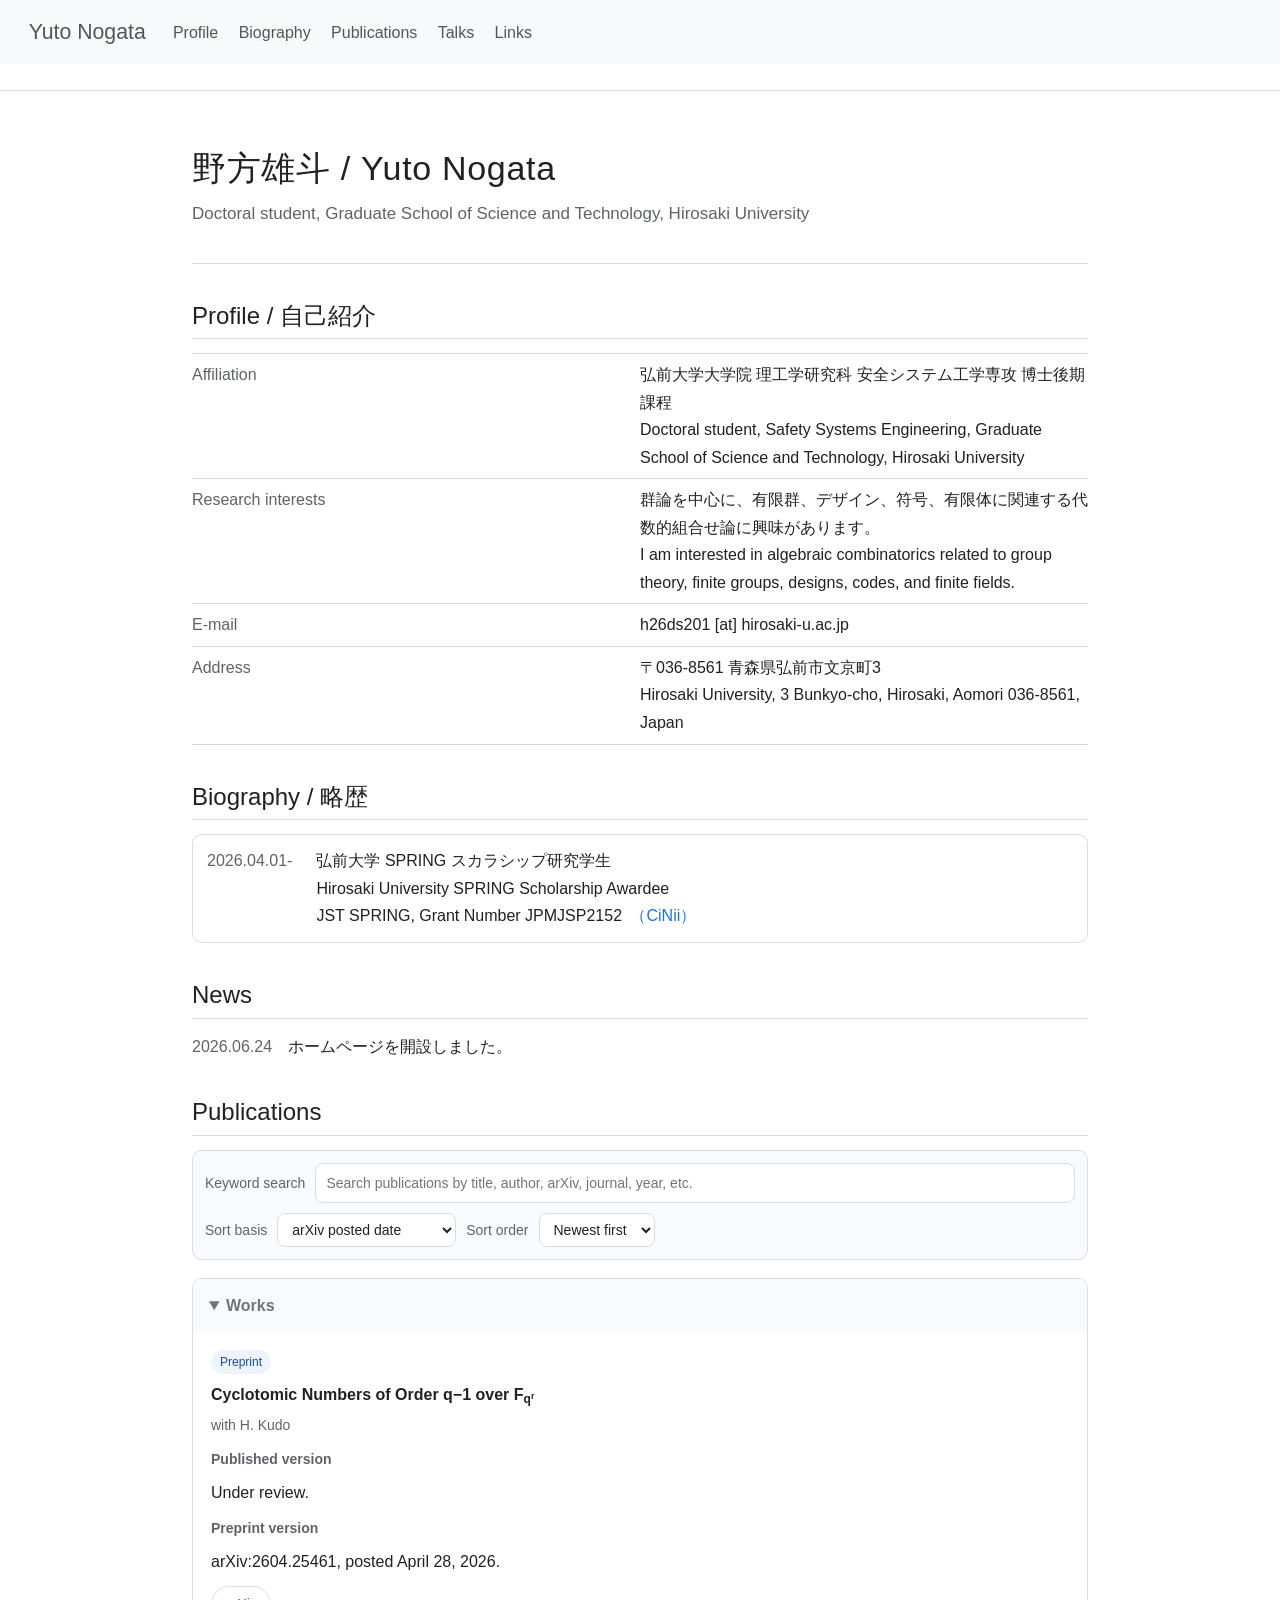
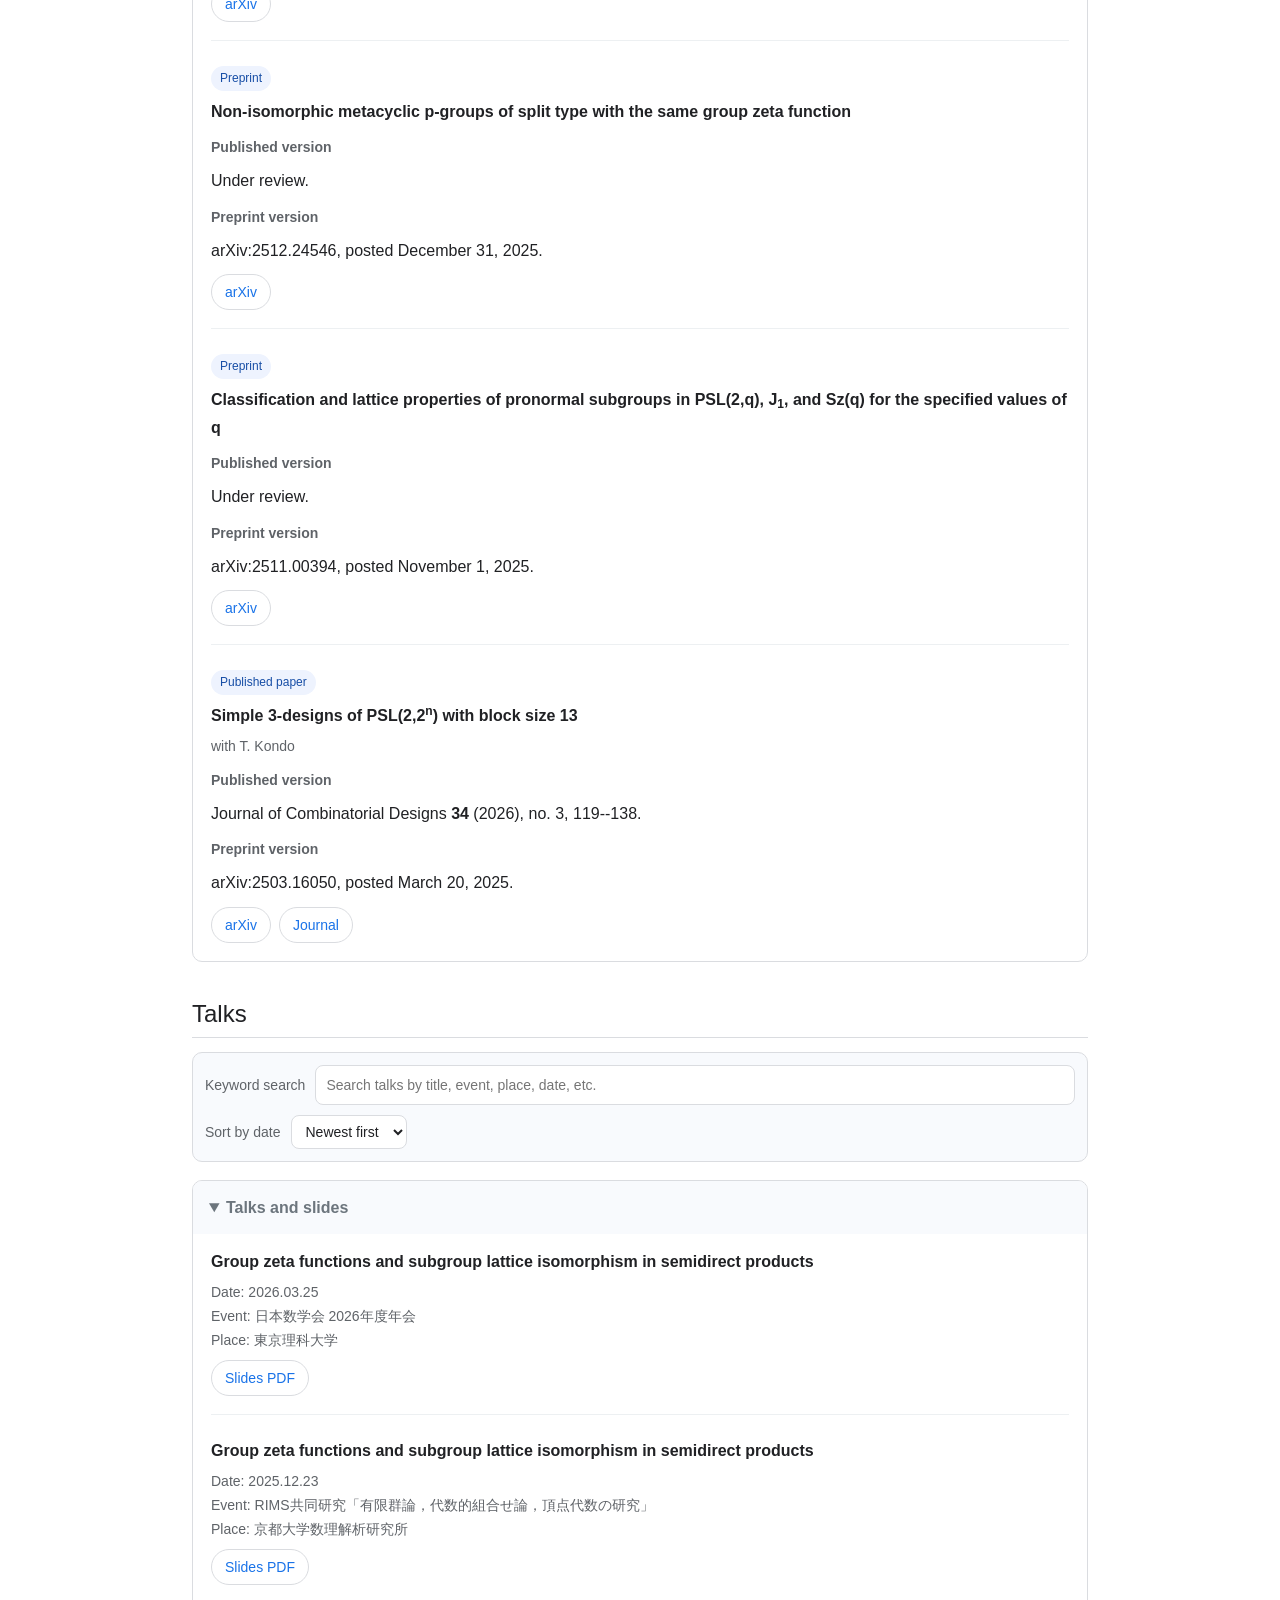
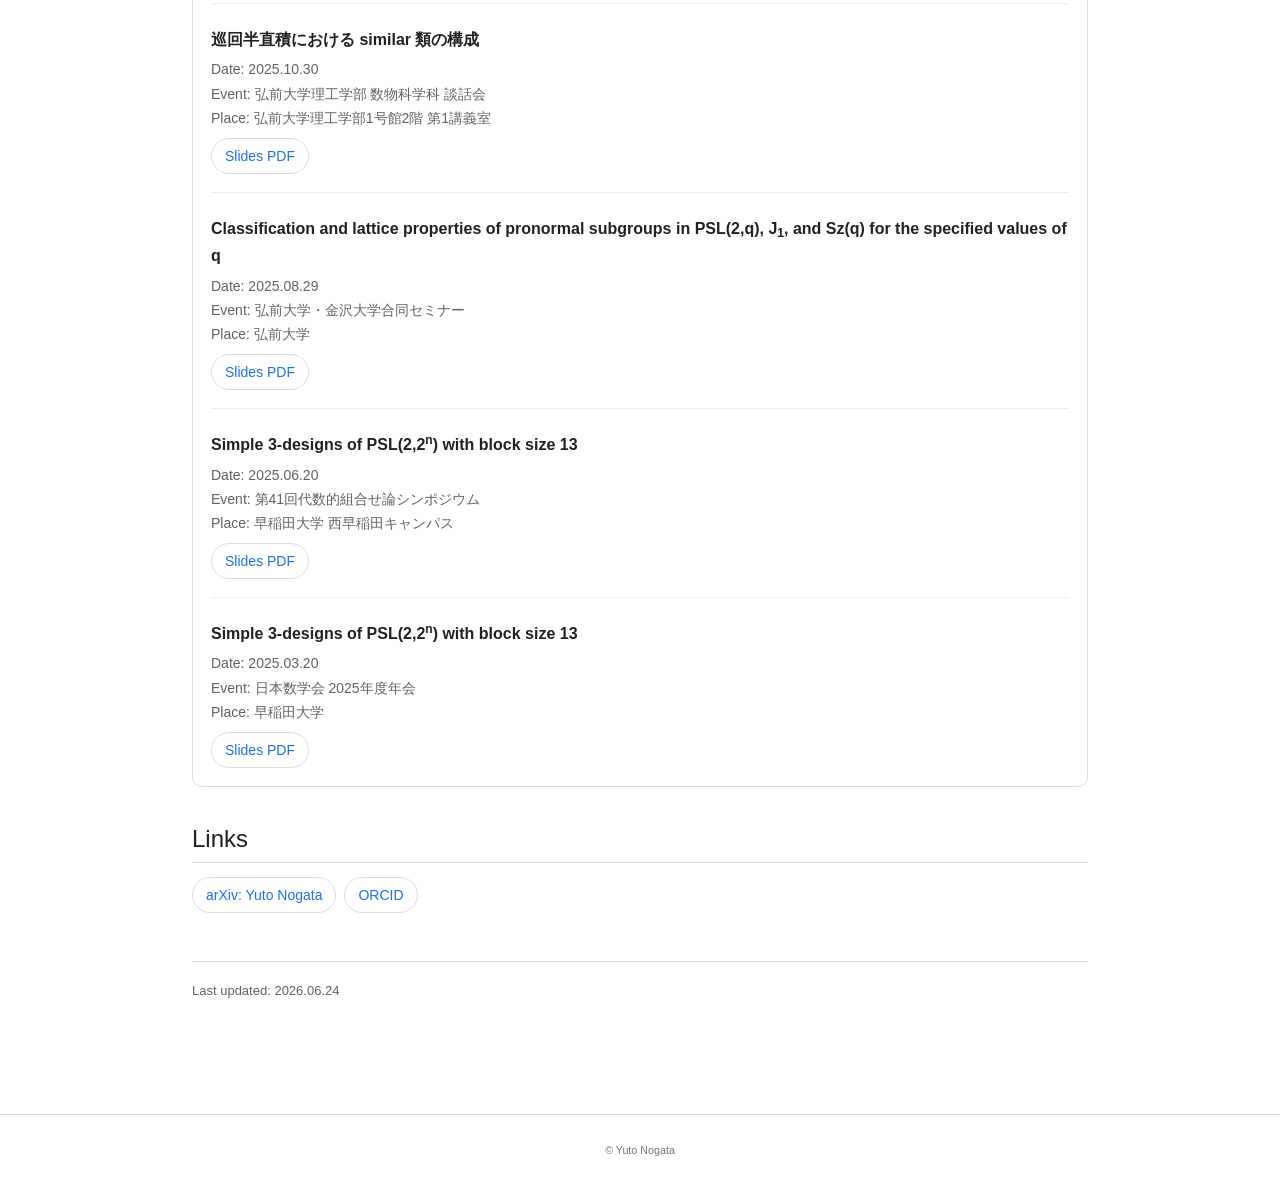
==== docs/index.html @ 6c0665a6 "Create academic website" ====
<!DOCTYPE html>
<html xmlns="http://www.w3.org/1999/xhtml" lang="en" xml:lang="en"><head>

<meta charset="utf-8">
<meta name="generator" content="quarto-1.9.37">

<meta name="viewport" content="width=device-width, initial-scale=1.0, user-scalable=yes">

<meta name="description" content="Personal academic website of Yuto Nogata.">

<title>野方雄斗 / Yuto Nogata – Yuto Nogata</title>
<style>
/* Default styles provided by pandoc.
** See https://pandoc.org/MANUAL.html#variables-for-html for config info.
*/
code{white-space: pre-wrap;}
span.smallcaps{font-variant: small-caps;}
div.columns{display: flex; gap: min(4vw, 1.5em);}
div.column{flex: auto; overflow-x: auto;}
div.hanging-indent{margin-left: 1.5em; text-indent: -1.5em;}
ul.task-list{list-style: none;}
ul.task-list li input[type="checkbox"] {
  width: 0.8em;
  margin: 0 0.8em 0.2em -1em; /* quarto-specific, see https://github.com/quarto-dev/quarto-cli/issues/4556 */ 
  vertical-align: middle;
}
</style>


<script src="site_libs/quarto-nav/quarto-nav.js"></script>
<script src="site_libs/quarto-nav/headroom.min.js"></script>
<script src="site_libs/clipboard/clipboard.min.js"></script>
<script src="site_libs/quarto-search/autocomplete.umd.js"></script>
<script src="site_libs/quarto-search/fuse.min.js"></script>
<script src="site_libs/quarto-search/quarto-search.js"></script>
<meta name="quarto:offset" content="./">
<script src="site_libs/quarto-html/quarto.js" type="module"></script>
<script src="site_libs/quarto-html/tabsets/tabsets.js" type="module"></script>
<script src="site_libs/quarto-html/popper.min.js"></script>
<script src="site_libs/quarto-html/tippy.umd.min.js"></script>
<script src="site_libs/quarto-html/anchor.min.js"></script>
<link href="site_libs/quarto-html/tippy.css" rel="stylesheet">
<link href="site_libs/quarto-html/quarto-syntax-highlighting-7f8f88aac4f3542376d5c11b86a4c14d.css" rel="stylesheet" id="quarto-text-highlighting-styles">
<script src="site_libs/bootstrap/bootstrap.min.js"></script>
<link href="site_libs/bootstrap/bootstrap-icons.css" rel="stylesheet">
<link href="site_libs/bootstrap/bootstrap-e1e7306de65e9512efc87973bee8d281.min.css" rel="stylesheet" append-hash="true" id="quarto-bootstrap" data-mode="light">
<script id="quarto-search-options" type="application/json">{
  "location": "navbar",
  "copy-button": false,
  "collapse-after": 3,
  "panel-placement": "end",
  "type": "overlay",
  "limit": 50,
  "keyboard-shortcut": [
    "f",
    "/",
    "s"
  ],
  "show-item-context": false,
  "language": {
    "search-no-results-text": "No results",
    "search-matching-documents-text": "matching documents",
    "search-copy-link-title": "Copy link to search",
    "search-hide-matches-text": "Hide additional matches",
    "search-more-match-text": "more match in this document",
    "search-more-matches-text": "more matches in this document",
    "search-clear-button-title": "Clear",
    "search-text-placeholder": "",
    "search-detached-cancel-button-title": "Cancel",
    "search-submit-button-title": "Submit",
    "search-label": "Search"
  }
}</script>


<link rel="stylesheet" href="styles.css">
</head>

<body class="nav-fixed quarto-light">

<div id="quarto-search-results"></div>
  <header id="quarto-header" class="headroom fixed-top">
    <nav class="navbar navbar-expand-lg " data-bs-theme="dark">
      <div class="navbar-container container-fluid">
      <div class="navbar-brand-container mx-auto">
    <a class="navbar-brand" href="./index.html">
    <span class="navbar-title">Yuto Nogata</span>
    </a>
  </div>
          <button class="navbar-toggler" type="button" data-bs-toggle="collapse" data-bs-target="#navbarCollapse" aria-controls="navbarCollapse" role="menu" aria-expanded="false" aria-label="Toggle navigation" onclick="if (window.quartoToggleHeadroom) { window.quartoToggleHeadroom(); }">
  <span class="navbar-toggler-icon"></span>
</button>
          <div class="collapse navbar-collapse" id="navbarCollapse">
            <ul class="navbar-nav navbar-nav-scroll me-auto">
  <li class="nav-item">
    <a class="nav-link" href="./index.html#profile"> 
<span class="menu-text">Profile</span></a>
  </li>  
  <li class="nav-item">
    <a class="nav-link" href="./index.html#biography"> 
<span class="menu-text">Biography</span></a>
  </li>  
  <li class="nav-item">
    <a class="nav-link" href="./index.html#publications"> 
<span class="menu-text">Publications</span></a>
  </li>  
  <li class="nav-item">
    <a class="nav-link" href="./index.html#talks"> 
<span class="menu-text">Talks</span></a>
  </li>  
  <li class="nav-item">
    <a class="nav-link" href="./index.html#links"> 
<span class="menu-text">Links</span></a>
  </li>  
</ul>
          </div> <!-- /navcollapse -->
            <div class="quarto-navbar-tools">
</div>
      </div> <!-- /container-fluid -->
    </nav>
</header>
<!-- content -->
<div id="quarto-content" class="quarto-container page-columns page-rows-contents page-layout-full page-navbar">
<!-- sidebar -->
<!-- margin-sidebar -->
    
<!-- main -->
<main class="content column-page" id="quarto-document-content">

<header id="title-block-header" class="quarto-title-block default">
<div class="quarto-title">
<h1 class="title">野方雄斗 / Yuto Nogata</h1>
</div>

<div>
  <div class="description">
    Personal academic website of Yuto Nogata.
  </div>
</div>


<div class="quarto-title-meta column-page">

    
  
    
  </div>
  


</header>


<div class="page">
  <header id="home">
    <h1>野方雄斗 / Yuto Nogata</h1>
    <p class="subtitle lead">
      Doctoral student, Graduate School of Science and Technology, Hirosaki University
    </p>
  </header>

  <section id="profile">
    <h2 class="anchored">Profile / 自己紹介</h2>

    
<table class="profile-table caption-top table">
<colgroup>
<col style="width: 50%">
<col style="width: 50%">
</colgroup>
<tbody>
<tr class="odd">
<th data-quarto-table-cell-role="th">Affiliation</th>
<td>弘前大学大学院 理工学研究科 安全システム工学専攻 博士後期課程<br>
Doctoral student, Safety Systems Engineering, Graduate School of Science and Technology, Hirosaki University</td>
</tr>
<tr class="even">
<th data-quarto-table-cell-role="th">Research interests</th>
<td>群論を中心に、有限群、デザイン、符号、有限体に関連する代数的組合せ論に興味があります。<br>
I am interested in algebraic combinatorics related to group theory, finite groups, designs, codes, and finite fields.</td>
</tr>
<tr class="odd">
<th data-quarto-table-cell-role="th">E-mail</th>
<td>h26ds201 [at] hirosaki-u.ac.jp</td>
</tr>
<tr class="even">
<th data-quarto-table-cell-role="th">Address</th>
<td>〒036-8561 青森県弘前市文京町3<br>
Hirosaki University, 3 Bunkyo-cho, Hirosaki, Aomori 036-8561, Japan</td>
</tr>
</tbody>
</table>

  </section>

  <section id="biography">
    <h2 class="anchored">Biography / 略歴</h2>

    <div class="bio-list">
      <div class="bio-item">
        <span class="bio-date">2026.04.01-</span>
        弘前大学 SPRING スカラシップ研究学生<br>
        <span class="bio-date"></span>
        Hirosaki University SPRING Scholarship Awardee<br>
        <span class="bio-date"></span>
        JST SPRING, Grant Number JPMJSP2152
        <a class="inline-link" href="https://cir.nii.ac.jp/crid/1860587273567001985" target="_blank" rel="noopener">（CiNii）</a>
      </div>
    </div>
  </section>

  <section id="news">
    <h2 class="anchored">News</h2>
    <ul class="news-list">
      <li><span class="date">2026.06.24</span>ホームページを開設しました。</li>
    </ul>
  </section>

  <section id="publications">
    <h2 class="anchored">Publications</h2>

    <div class="controls">
      <div class="control-row">
        <div class="control-group search-group">
          <label for="pub-search">Keyword search</label>
          <input id="pub-search" type="search" placeholder="Search publications by title, author, arXiv, journal, year, etc.">
        </div>
      </div>

      <div class="control-row">
        <div class="control-group">
          <label for="pub-basis">Sort basis</label>
          <select id="pub-basis">
            <option value="arxiv" selected="">arXiv posted date</option>
            <option value="paper">Published version first</option>
          </select>
        </div>

        <div class="control-group">
          <label for="pub-sort">Sort order</label>
          <select id="pub-sort">
            <option value="desc" selected="">Newest first</option>
            <option value="asc">Oldest first</option>
          </select>
        </div>
      </div>
    </div>

    <details open="">
      <summary>Works</summary>
      <div class="details-body">
        <div id="publication-list">

          <div class="entry publication-entry" data-arxiv-date="2026-04-28" data-paper-date="" data-paper-status="under-review">
            <div class="entry-label">Preprint</div>
            <div class="entry-title">
              Cyclotomic Numbers of Order q−1 over F<sub>q<sup>r</sup></sub>
            </div>
            <div class="entry-meta">
              with H. Kudo
            </div>

            <div class="version-block">
              <div class="version-title">Published version</div>
              <p>Under review.</p>
            </div>

            <div class="version-block">
              <div class="version-title">Preprint version</div>
              <p>arXiv:2604.25461, posted April 28, 2026.</p>
            </div>

            <div class="links">
              <a class="button" href="https://arxiv.org/abs/2604.25461" target="_blank" rel="noopener">arXiv</a>
            </div>
          </div>

          <div class="entry publication-entry" data-arxiv-date="2025-12-31" data-paper-date="" data-paper-status="under-review">
            <div class="entry-label">Preprint</div>
            <div class="entry-title">
              Non-isomorphic metacyclic p-groups of split type with the same group zeta function
            </div>

            <div class="version-block">
              <div class="version-title">Published version</div>
              <p>Under review.</p>
            </div>

            <div class="version-block">
              <div class="version-title">Preprint version</div>
              <p>arXiv:2512.24546, posted December 31, 2025.</p>
            </div>

            <div class="links">
              <a class="button" href="https://arxiv.org/abs/2512.24546" target="_blank" rel="noopener">arXiv</a>
            </div>
          </div>

          <div class="entry publication-entry" data-arxiv-date="2025-11-01" data-paper-date="" data-paper-status="under-review">
            <div class="entry-label">Preprint</div>
            <div class="entry-title">
              Classification and lattice properties of pronormal subgroups in PSL(2,q), J<sub>1</sub>, and Sz(q) for the specified values of q
            </div>

            <div class="version-block">
              <div class="version-title">Published version</div>
              <p>Under review.</p>
            </div>

            <div class="version-block">
              <div class="version-title">Preprint version</div>
              <p>arXiv:2511.00394, posted November 1, 2025.</p>
            </div>

            <div class="links">
              <a class="button" href="https://arxiv.org/abs/2511.00394" target="_blank" rel="noopener">arXiv</a>
            </div>
          </div>

          <div class="entry publication-entry" data-arxiv-date="2025-03-20" data-paper-date="2026-03-01" data-paper-status="published">
            <div class="entry-label">Published paper</div>
            <div class="entry-title">
              Simple 3-designs of PSL(2,2<sup>n</sup>) with block size 13
            </div>
            <div class="entry-meta">
              with T. Kondo
            </div>

            <div class="version-block">
              <div class="version-title">Published version</div>
              <p>
                Journal of Combinatorial Designs <strong>34</strong> (2026), no. 3, 119--138.
              </p>
            </div>

            <div class="version-block">
              <div class="version-title">Preprint version</div>
              <p>
                arXiv:2503.16050, posted March 20, 2025.
              </p>
            </div>

            <div class="links">
              <a class="button" href="https://arxiv.org/abs/2503.16050" target="_blank" rel="noopener">arXiv</a>
              <a class="button" href="https://doi.org/10.1002/jcd.22015" target="_blank" rel="noopener">Journal</a>
            </div>
          </div>

        </div>

        <div id="pub-no-results" class="no-results">
          No matching publications were found.
        </div>
      </div>
    </details>
  </section>

  <section id="talks">
    <h2 class="anchored">Talks</h2>

    <div class="controls">
      <div class="control-row">
        <div class="control-group search-group">
          <label for="talk-search">Keyword search</label>
          <input id="talk-search" type="search" placeholder="Search talks by title, event, place, date, etc.">
        </div>
      </div>

      <div class="control-row">
        <div class="control-group">
          <label for="talk-sort">Sort by date</label>
          <select id="talk-sort">
            <option value="desc" selected="">Newest first</option>
            <option value="asc">Oldest first</option>
          </select>
        </div>
      </div>
    </div>

    <details open="">
      <summary>Talks and slides</summary>
      <div class="details-body">
        <div id="talk-list">

          <div class="entry talk-entry" data-date="2026-03-25">
            <div class="entry-title">
              Group zeta functions and subgroup lattice isomorphism in semidirect products
            </div>
            <div class="entry-meta">
              Date: 2026.03.25<br>
              Event: 日本数学会 2026年度年会<br>
              Place: 東京理科大学
            </div>
            <div class="links">
              <a class="button" href="https://drive.google.com/file/d/1ZlWr0A1enyCSnzU7_Emn1y8-ma90mIKY/view?usp=drive_link" target="_blank" rel="noopener">Slides PDF</a>
            </div>
          </div>

          <div class="entry talk-entry" data-date="2025-12-23">
            <div class="entry-title">
              Group zeta functions and subgroup lattice isomorphism in semidirect products
            </div>
            <div class="entry-meta">
              Date: 2025.12.23<br>
              Event: RIMS共同研究「有限群論，代数的組合せ論，頂点代数の研究」<br>
              Place: 京都大学数理解析研究所
            </div>
            <div class="links">
              <a class="button" href="https://drive.google.com/file/d/14IVfqZM0mNBAOg7VyYWavzATDgMq6eli/view?usp=drive_link" target="_blank" rel="noopener">Slides PDF</a>
            </div>
          </div>

          <div class="entry talk-entry" data-date="2025-10-30">
            <div class="entry-title">
              巡回半直積における similar 類の構成
            </div>
            <div class="entry-meta">
              Date: 2025.10.30<br>
              Event: 弘前大学理工学部 数物科学科 談話会<br>
              Place: 弘前大学理工学部1号館2階 第1講義室
            </div>
            <div class="links">
              <a class="button" href="https://drive.google.com/file/d/1Xw5sbDbltA3CZ4gvMrwbLBZQH583n-cx/view?usp=drive_link" target="_blank" rel="noopener">Slides PDF</a>
            </div>
          </div>

          <div class="entry talk-entry" data-date="2025-08-29">
            <div class="entry-title">
              Classification and lattice properties of pronormal subgroups in PSL(2,q), J<sub>1</sub>, and Sz(q) for the specified values of q
            </div>
            <div class="entry-meta">
              Date: 2025.08.29<br>
              Event: 弘前大学・金沢大学合同セミナー<br>
              Place: 弘前大学
            </div>
            <div class="links">
              <a class="button" href="https://drive.google.com/file/d/18Y7dCRkANl1ARBW3S_gpbF3fxHnJtNe9/view?usp=drive_link" target="_blank" rel="noopener">Slides PDF</a>
            </div>
          </div>

          <div class="entry talk-entry" data-date="2025-06-20">
            <div class="entry-title">
              Simple 3-designs of PSL(2,2<sup>n</sup>) with block size 13
            </div>
            <div class="entry-meta">
              Date: 2025.06.20<br>
              Event: 第41回代数的組合せ論シンポジウム<br>
              Place: 早稲田大学 西早稲田キャンパス
            </div>
            <div class="links">
              <a class="button" href="https://drive.google.com/file/d/11lLP874fAahGFan-s_jCopatMmtgzzlU/view?usp=drive_link" target="_blank" rel="noopener">Slides PDF</a>
            </div>
          </div>

          <div class="entry talk-entry" data-date="2025-03-20">
            <div class="entry-title">
              Simple 3-designs of PSL(2,2<sup>n</sup>) with block size 13
            </div>
            <div class="entry-meta">
              Date: 2025.03.20<br>
              Event: 日本数学会 2025年度年会<br>
              Place: 早稲田大学
            </div>
            <div class="links">
              <a class="button" href="https://drive.google.com/file/d/1XzrUSHfBVubRJwOsd39JR3pTLGxRkjbM/view?usp=drive_link" target="_blank" rel="noopener">Slides PDF</a>
            </div>
          </div>

        </div>

        <div id="talk-no-results" class="no-results">
          No matching talks were found.
        </div>
      </div>
    </details>
  </section>

  <section id="links">
    <h2 class="anchored">Links</h2>
    <div class="links">
      <a class="button" href="https://arxiv.org/search/?query=Yuto+Nogata&amp;searchtype=author&amp;abstracts=show&amp;order=-announced_date_first&amp;size=50" target="_blank" rel="noopener">arXiv: Yuto Nogata</a>
      <a class="button" href="https://orcid.org/0009-0004-3781-7839" target="_blank" rel="noopener">ORCID</a>
    </div>
  </section>

  <footer>
    Last updated: 2026.06.24
  </footer>
</div>

<script src="site.js"></script>



</main> <!-- /main -->
<script id="quarto-html-after-body" type="application/javascript">
  window.document.addEventListener("DOMContentLoaded", function (event) {
    const icon = "";
    const anchorJS = new window.AnchorJS();
    anchorJS.options = {
      placement: 'right',
      icon: icon
    };
    anchorJS.add('.anchored');
    const isCodeAnnotation = (el) => {
      for (const clz of el.classList) {
        if (clz.startsWith('code-annotation-')) {                     
          return true;
        }
      }
      return false;
    }
    const onCopySuccess = function(e) {
      // button target
      const button = e.trigger;
      // don't keep focus
      button.blur();
      // flash "checked"
      button.classList.add('code-copy-button-checked');
      var currentTitle = button.getAttribute("title");
      button.setAttribute("title", "Copied!");
      let tooltip;
      if (window.bootstrap) {
        button.setAttribute("data-bs-toggle", "tooltip");
        button.setAttribute("data-bs-placement", "left");
        button.setAttribute("data-bs-title", "Copied!");
        tooltip = new bootstrap.Tooltip(button, 
          { trigger: "manual", 
            customClass: "code-copy-button-tooltip",
            offset: [0, -8]});
        tooltip.show();    
      }
      setTimeout(function() {
        if (tooltip) {
          tooltip.hide();
          button.removeAttribute("data-bs-title");
          button.removeAttribute("data-bs-toggle");
          button.removeAttribute("data-bs-placement");
        }
        button.setAttribute("title", currentTitle);
        button.classList.remove('code-copy-button-checked');
      }, 1000);
      // clear code selection
      e.clearSelection();
    }
    const getTextToCopy = function(trigger) {
      const outerScaffold = trigger.parentElement.cloneNode(true);
      const codeEl = outerScaffold.querySelector('code');
      for (const childEl of codeEl.children) {
        if (isCodeAnnotation(childEl)) {
          childEl.remove();
        }
      }
      return codeEl.innerText;
    }
    const clipboard = new window.ClipboardJS('.code-copy-button:not([data-in-quarto-modal])', {
      text: getTextToCopy
    });
    clipboard.on('success', onCopySuccess);
    if (window.document.getElementById('quarto-embedded-source-code-modal')) {
      const clipboardModal = new window.ClipboardJS('.code-copy-button[data-in-quarto-modal]', {
        text: getTextToCopy,
        container: window.document.getElementById('quarto-embedded-source-code-modal')
      });
      clipboardModal.on('success', onCopySuccess);
    }
      var localhostRegex = new RegExp(/^(?:http|https):\/\/localhost\:?[0-9]*\//);
      var mailtoRegex = new RegExp(/^mailto:/);
        var filterRegex = new RegExp("https:\/\/yutonogata222\.github\.io");
      var isInternal = (href) => {
          return filterRegex.test(href) || localhostRegex.test(href) || mailtoRegex.test(href);
      }
      // Inspect non-navigation links and adorn them if external
     var links = window.document.querySelectorAll('a[href]:not(.nav-link):not(.navbar-brand):not(.toc-action):not(.sidebar-link):not(.sidebar-item-toggle):not(.pagination-link):not(.no-external):not([aria-hidden]):not(.dropdown-item):not(.quarto-navigation-tool):not(.about-link)');
      for (var i=0; i<links.length; i++) {
        const link = links[i];
        if (!isInternal(link.href)) {
          // undo the damage that might have been done by quarto-nav.js in the case of
          // links that we want to consider external
          if (link.dataset.originalHref !== undefined) {
            link.href = link.dataset.originalHref;
          }
            // target, if specified
            link.setAttribute("target", "_blank");
            if (link.getAttribute("rel") === null) {
              link.setAttribute("rel", "noopener");
            }
        }
      }
    function tippyHover(el, contentFn, onTriggerFn, onUntriggerFn) {
      const config = {
        allowHTML: true,
        maxWidth: 500,
        delay: 100,
        arrow: false,
        appendTo: function(el) {
            return el.parentElement;
        },
        interactive: true,
        interactiveBorder: 10,
        theme: 'quarto',
        placement: 'bottom-start',
      };
      if (contentFn) {
        config.content = contentFn;
      }
      if (onTriggerFn) {
        config.onTrigger = onTriggerFn;
      }
      if (onUntriggerFn) {
        config.onUntrigger = onUntriggerFn;
      }
      window.tippy(el, config); 
    }
    const noterefs = window.document.querySelectorAll('a[role="doc-noteref"]');
    for (var i=0; i<noterefs.length; i++) {
      const ref = noterefs[i];
      tippyHover(ref, function() {
        // use id or data attribute instead here
        let href = ref.getAttribute('data-footnote-href') || ref.getAttribute('href');
        try { href = new URL(href).hash; } catch {}
        const id = href.replace(/^#\/?/, "");
        const note = window.document.getElementById(id);
        if (note) {
          return note.innerHTML;
        } else {
          return "";
        }
      });
    }
    const xrefs = window.document.querySelectorAll('a.quarto-xref');
    const processXRef = (id, note) => {
      // Strip column container classes
      const stripColumnClz = (el) => {
        el.classList.remove("page-full", "page-columns");
        if (el.children) {
          for (const child of el.children) {
            stripColumnClz(child);
          }
        }
      }
      stripColumnClz(note)
      if (id === null || id.startsWith('sec-')) {
        // Special case sections, only their first couple elements
        const container = document.createElement("div");
        if (note.children && note.children.length > 2) {
          container.appendChild(note.children[0].cloneNode(true));
          for (let i = 1; i < note.children.length; i++) {
            const child = note.children[i];
            if (child.tagName === "P" && child.innerText === "") {
              continue;
            } else {
              container.appendChild(child.cloneNode(true));
              break;
            }
          }
          if (window.Quarto?.typesetMath) {
            window.Quarto.typesetMath(container);
          }
          return container.innerHTML
        } else {
          if (window.Quarto?.typesetMath) {
            window.Quarto.typesetMath(note);
          }
          return note.innerHTML;
        }
      } else {
        // Remove any anchor links if they are present
        const anchorLink = note.querySelector('a.anchorjs-link');
        if (anchorLink) {
          anchorLink.remove();
        }
        if (window.Quarto?.typesetMath) {
          window.Quarto.typesetMath(note);
        }
        if (note.classList.contains("callout")) {
          return note.outerHTML;
        } else {
          return note.innerHTML;
        }
      }
    }
    for (var i=0; i<xrefs.length; i++) {
      const xref = xrefs[i];
      tippyHover(xref, undefined, function(instance) {
        instance.disable();
        let url = xref.getAttribute('href');
        let hash = undefined; 
        if (url.startsWith('#')) {
          hash = url;
        } else {
          try { hash = new URL(url).hash; } catch {}
        }
        if (hash) {
          const id = hash.replace(/^#\/?/, "");
          const note = window.document.getElementById(id);
          if (note !== null) {
            try {
              const html = processXRef(id, note.cloneNode(true));
              instance.setContent(html);
            } finally {
              instance.enable();
              instance.show();
            }
          } else {
            // See if we can fetch this
            fetch(url.split('#')[0])
            .then(res => res.text())
            .then(html => {
              const parser = new DOMParser();
              const htmlDoc = parser.parseFromString(html, "text/html");
              const note = htmlDoc.getElementById(id);
              if (note !== null) {
                const html = processXRef(id, note);
                instance.setContent(html);
              } 
            }).finally(() => {
              instance.enable();
              instance.show();
            });
          }
        } else {
          // See if we can fetch a full url (with no hash to target)
          // This is a special case and we should probably do some content thinning / targeting
          fetch(url)
          .then(res => res.text())
          .then(html => {
            const parser = new DOMParser();
            const htmlDoc = parser.parseFromString(html, "text/html");
            const note = htmlDoc.querySelector('main.content');
            if (note !== null) {
              // This should only happen for chapter cross references
              // (since there is no id in the URL)
              // remove the first header
              if (note.children.length > 0 && note.children[0].tagName === "HEADER") {
                note.children[0].remove();
              }
              const html = processXRef(null, note);
              instance.setContent(html);
            } 
          }).finally(() => {
            instance.enable();
            instance.show();
          });
        }
      }, function(instance) {
      });
    }
        let selectedAnnoteEl;
        const selectorForAnnotation = ( cell, annotation) => {
          let cellAttr = 'data-code-cell="' + cell + '"';
          let lineAttr = 'data-code-annotation="' +  annotation + '"';
          const selector = 'span[' + cellAttr + '][' + lineAttr + ']';
          return selector;
        }
        const selectCodeLines = (annoteEl) => {
          const doc = window.document;
          const targetCell = annoteEl.getAttribute("data-target-cell");
          const targetAnnotation = annoteEl.getAttribute("data-target-annotation");
          const annoteSpan = window.document.querySelector(selectorForAnnotation(targetCell, targetAnnotation));
          const lines = annoteSpan.getAttribute("data-code-lines").split(",");
          const lineIds = lines.map((line) => {
            return targetCell + "-" + line;
          })
          let top = null;
          let height = null;
          let parent = null;
          if (lineIds.length > 0) {
              //compute the position of the single el (top and bottom and make a div)
              const el = window.document.getElementById(lineIds[0]);
              top = el.offsetTop;
              height = el.offsetHeight;
              parent = el.parentElement.parentElement;
            if (lineIds.length > 1) {
              const lastEl = window.document.getElementById(lineIds[lineIds.length - 1]);
              const bottom = lastEl.offsetTop + lastEl.offsetHeight;
              height = bottom - top;
            }
            if (top !== null && height !== null && parent !== null) {
              // cook up a div (if necessary) and position it 
              let div = window.document.getElementById("code-annotation-line-highlight");
              if (div === null) {
                div = window.document.createElement("div");
                div.setAttribute("id", "code-annotation-line-highlight");
                div.style.position = 'absolute';
                parent.appendChild(div);
              }
              div.style.top = top - 2 + "px";
              div.style.height = height + 4 + "px";
              div.style.left = 0;
              let gutterDiv = window.document.getElementById("code-annotation-line-highlight-gutter");
              if (gutterDiv === null) {
                gutterDiv = window.document.createElement("div");
                gutterDiv.setAttribute("id", "code-annotation-line-highlight-gutter");
                gutterDiv.style.position = 'absolute';
                const codeCell = window.document.getElementById(targetCell);
                const gutter = codeCell.querySelector('.code-annotation-gutter');
                gutter.appendChild(gutterDiv);
              }
              gutterDiv.style.top = top - 2 + "px";
              gutterDiv.style.height = height + 4 + "px";
            }
            selectedAnnoteEl = annoteEl;
          }
        };
        const unselectCodeLines = () => {
          const elementsIds = ["code-annotation-line-highlight", "code-annotation-line-highlight-gutter"];
          elementsIds.forEach((elId) => {
            const div = window.document.getElementById(elId);
            if (div) {
              div.remove();
            }
          });
          selectedAnnoteEl = undefined;
        };
          // Handle positioning of the toggle
      window.addEventListener(
        "resize",
        throttle(() => {
          elRect = undefined;
          if (selectedAnnoteEl) {
            selectCodeLines(selectedAnnoteEl);
          }
        }, 10)
      );
      function throttle(fn, ms) {
      let throttle = false;
      let timer;
        return (...args) => {
          if(!throttle) { // first call gets through
              fn.apply(this, args);
              throttle = true;
          } else { // all the others get throttled
              if(timer) clearTimeout(timer); // cancel #2
              timer = setTimeout(() => {
                fn.apply(this, args);
                timer = throttle = false;
              }, ms);
          }
        };
      }
        // Attach click handler to the DT
        const annoteDls = window.document.querySelectorAll('dt[data-target-cell]');
        for (const annoteDlNode of annoteDls) {
          annoteDlNode.addEventListener('click', (event) => {
            const clickedEl = event.target;
            if (clickedEl !== selectedAnnoteEl) {
              unselectCodeLines();
              const activeEl = window.document.querySelector('dt[data-target-cell].code-annotation-active');
              if (activeEl) {
                activeEl.classList.remove('code-annotation-active');
              }
              selectCodeLines(clickedEl);
              clickedEl.classList.add('code-annotation-active');
            } else {
              // Unselect the line
              unselectCodeLines();
              clickedEl.classList.remove('code-annotation-active');
            }
          });
        }
    const findCites = (el) => {
      const parentEl = el.parentElement;
      if (parentEl) {
        const cites = parentEl.dataset.cites;
        if (cites) {
          return {
            el,
            cites: cites.split(' ')
          };
        } else {
          return findCites(el.parentElement)
        }
      } else {
        return undefined;
      }
    };
    var bibliorefs = window.document.querySelectorAll('a[role="doc-biblioref"]');
    for (var i=0; i<bibliorefs.length; i++) {
      const ref = bibliorefs[i];
      const citeInfo = findCites(ref);
      if (citeInfo) {
        tippyHover(citeInfo.el, function() {
          var popup = window.document.createElement('div');
          citeInfo.cites.forEach(function(cite) {
            var citeDiv = window.document.createElement('div');
            citeDiv.classList.add('hanging-indent');
            citeDiv.classList.add('csl-entry');
            var biblioDiv = window.document.getElementById('ref-' + cite);
            if (biblioDiv) {
              citeDiv.innerHTML = biblioDiv.innerHTML;
            }
            popup.appendChild(citeDiv);
          });
          return popup.innerHTML;
        });
      }
    }
  });
  </script>
</div> <!-- /content -->
<footer class="footer">
  <div class="nav-footer">
    <div class="nav-footer-left">
      &nbsp;
    </div>   
    <div class="nav-footer-center">
<p>© Yuto Nogata</p>
</div>
    <div class="nav-footer-right">
      &nbsp;
    </div>
  </div>
</footer>




</body></html>
---- docs/site_libs/quarto-html/tippy.css ----
.tippy-box[data-animation=fade][data-state=hidden]{opacity:0}[data-tippy-root]{max-width:calc(100vw - 10px)}.tippy-box{position:relative;background-color:#333;color:#fff;border-radius:4px;font-size:14px;line-height:1.4;white-space:normal;outline:0;transition-property:transform,visibility,opacity}.tippy-box[data-placement^=top]>.tippy-arrow{bottom:0}.tippy-box[data-placement^=top]>.tippy-arrow:before{bottom:-7px;left:0;border-width:8px 8px 0;border-top-color:initial;transform-origin:center top}.tippy-box[data-placement^=bottom]>.tippy-arrow{top:0}.tippy-box[data-placement^=bottom]>.tippy-arrow:before{top:-7px;left:0;border-width:0 8px 8px;border-bottom-color:initial;transform-origin:center bottom}.tippy-box[data-placement^=left]>.tippy-arrow{right:0}.tippy-box[data-placement^=left]>.tippy-arrow:before{border-width:8px 0 8px 8px;border-left-color:initial;right:-7px;transform-origin:center left}.tippy-box[data-placement^=right]>.tippy-arrow{left:0}.tippy-box[data-placement^=right]>.tippy-arrow:before{left:-7px;border-width:8px 8px 8px 0;border-right-color:initial;transform-origin:center right}.tippy-box[data-inertia][data-state=visible]{transition-timing-function:cubic-bezier(.54,1.5,.38,1.11)}.tippy-arrow{width:16px;height:16px;color:#333}.tippy-arrow:before{content:"";position:absolute;border-color:transparent;border-style:solid}.tippy-content{position:relative;padding:5px 9px;z-index:1}
---- docs/site_libs/quarto-html/quarto-syntax-highlighting-7f8f88aac4f3542376d5c11b86a4c14d.css ----
/* quarto syntax highlight colors */
:root {
  --quarto-hl-ot-color: #003B4F;
  --quarto-hl-at-color: #657422;
  --quarto-hl-ss-color: #20794D;
  --quarto-hl-an-color: #5E5E5E;
  --quarto-hl-fu-color: #4758AB;
  --quarto-hl-st-color: #20794D;
  --quarto-hl-cf-color: #003B4F;
  --quarto-hl-op-color: #5E5E5E;
  --quarto-hl-er-color: #AD0000;
  --quarto-hl-bn-color: #AD0000;
  --quarto-hl-al-color: #AD0000;
  --quarto-hl-va-color: #111111;
  --quarto-hl-bu-color: inherit;
  --quarto-hl-ex-color: inherit;
  --quarto-hl-pp-color: #AD0000;
  --quarto-hl-in-color: #5E5E5E;
  --quarto-hl-vs-color: #20794D;
  --quarto-hl-wa-color: #5E5E5E;
  --quarto-hl-do-color: #5E5E5E;
  --quarto-hl-im-color: #00769E;
  --quarto-hl-ch-color: #20794D;
  --quarto-hl-dt-color: #AD0000;
  --quarto-hl-fl-color: #AD0000;
  --quarto-hl-co-color: #5E5E5E;
  --quarto-hl-cv-color: #5E5E5E;
  --quarto-hl-cn-color: #8f5902;
  --quarto-hl-sc-color: #5E5E5E;
  --quarto-hl-dv-color: #AD0000;
  --quarto-hl-kw-color: #003B4F;
}

/* other quarto variables */
:root {
  --quarto-font-monospace: SFMono-Regular, Menlo, Monaco, Consolas, "Liberation Mono", "Courier New", monospace;
}

/* syntax highlight based on Pandoc's rules */
pre > code.sourceCode > span {
  color: #003B4F;
}

code.sourceCode > span {
  color: #003B4F;
}

div.sourceCode,
div.sourceCode pre.sourceCode {
  color: #003B4F;
}

/* Normal */
code span {
  color: #003B4F;
}

/* Alert */
code span.al {
  color: #AD0000;
  font-style: inherit;
}

/* Annotation */
code span.an {
  color: #5E5E5E;
  font-style: inherit;
}

/* Attribute */
code span.at {
  color: #657422;
  font-style: inherit;
}

/* BaseN */
code span.bn {
  color: #AD0000;
  font-style: inherit;
}

/* BuiltIn */
code span.bu {
  font-style: inherit;
}

/* ControlFlow */
code span.cf {
  color: #003B4F;
  font-weight: bold;
  font-style: inherit;
}

/* Char */
code span.ch {
  color: #20794D;
  font-style: inherit;
}

/* Constant */
code span.cn {
  color: #8f5902;
  font-style: inherit;
}

/* Comment */
code span.co {
  color: #5E5E5E;
  font-style: inherit;
}

/* CommentVar */
code span.cv {
  color: #5E5E5E;
  font-style: italic;
}

/* Documentation */
code span.do {
  color: #5E5E5E;
  font-style: italic;
}

/* DataType */
code span.dt {
  color: #AD0000;
  font-style: inherit;
}

/* DecVal */
code span.dv {
  color: #AD0000;
  font-style: inherit;
}

/* Error */
code span.er {
  color: #AD0000;
  font-style: inherit;
}

/* Extension */
code span.ex {
  font-style: inherit;
}

/* Float */
code span.fl {
  color: #AD0000;
  font-style: inherit;
}

/* Function */
code span.fu {
  color: #4758AB;
  font-style: inherit;
}

/* Import */
code span.im {
  color: #00769E;
  font-style: inherit;
}

/* Information */
code span.in {
  color: #5E5E5E;
  font-style: inherit;
}

/* Keyword */
code span.kw {
  color: #003B4F;
  font-weight: bold;
  font-style: inherit;
}

/* Operator */
code span.op {
  color: #5E5E5E;
  font-style: inherit;
}

/* Other */
code span.ot {
  color: #003B4F;
  font-style: inherit;
}

/* Preprocessor */
code span.pp {
  color: #AD0000;
  font-style: inherit;
}

/* SpecialChar */
code span.sc {
  color: #5E5E5E;
  font-style: inherit;
}

/* SpecialString */
code span.ss {
  color: #20794D;
  font-style: inherit;
}

/* String */
code span.st {
  color: #20794D;
  font-style: inherit;
}

/* Variable */
code span.va {
  color: #111111;
  font-style: inherit;
}

/* VerbatimString */
code span.vs {
  color: #20794D;
  font-style: inherit;
}

/* Warning */
code span.wa {
  color: #5E5E5E;
  font-style: italic;
}

.prevent-inlining {
  content: "</";
}

/*# sourceMappingURL=789ad8cd35626ba772517505b42a116e.css.map */
---- docs/styles.css ----
:root {
      --text: #202124;
      --subtext: #5f6368;
      --border: #dadce0;
      --link: #1a73e8;
      --bg: #ffffff;
      --soft: #f8fafd;
      --label-bg: #eef3fe;
      --label-text: #174ea6;
    }

    body {
      margin: 0;
      padding: 0;
      font-family: Arial, "Hiragino Kaku Gothic ProN", "Yu Gothic", Meiryo, sans-serif;
      color: var(--text);
      background: var(--bg);
      line-height: 1.72;
      font-size: 16px;
    }

    .page {
      max-width: 940px;
      margin: 0 auto;
      padding: 42px 22px 64px;
    }

    header {
      border-bottom: 1px solid var(--border);
      padding-bottom: 26px;
      margin-bottom: 34px;
    }

    h1 {
      font-size: 34px;
      font-weight: 500;
      margin: 0 0 10px;
      letter-spacing: 0.02em;
    }

    .subtitle {
      color: var(--subtext);
      font-size: 17px;
      margin: 0;
    }

    .button {
      display: inline-block;
      text-decoration: none;
      color: var(--link);
      border: 1px solid var(--border);
      border-radius: 999px;
      padding: 5px 13px;
      font-size: 14px;
      background: #fff;
    }

    .button:hover {
      background: var(--soft);
      text-decoration: none;
    }

    .inline-link {
      color: var(--link);
      text-decoration: none;
      margin-left: 4px;
    }

    .inline-link:hover {
      text-decoration: underline;
    }

    section {
      margin: 38px 0;
    }

    h2 {
      font-size: 24px;
      font-weight: 500;
      margin: 0 0 14px;
      padding-bottom: 8px;
      border-bottom: 1px solid var(--border);
    }

    h3 {
      font-size: 18px;
      font-weight: 600;
      margin: 22px 0 10px;
    }

    p {
      margin: 8px 0;
    }

    .small {
      color: var(--subtext);
      font-size: 14px;
    }

    .profile-table {
      width: 100%;
      border-collapse: collapse;
      margin-top: 10px;
    }

    .profile-table th {
      width: 170px;
      text-align: left;
      vertical-align: top;
      color: var(--subtext);
      font-weight: 500;
      padding: 7px 10px 7px 0;
    }

    .profile-table td {
      vertical-align: top;
      padding: 7px 0;
    }

    .bio-list {
      margin-top: 10px;
    }

    .bio-item {
      margin: 0 0 14px;
      padding: 12px 14px;
      border: 1px solid var(--border);
      border-radius: 10px;
      background: #fff;
    }

    .bio-date {
      display: inline-block;
      min-width: 105px;
      color: var(--subtext);
    }

    .controls {
      display: flex;
      flex-direction: column;
      gap: 10px;
      margin: 12px 0 18px;
      padding: 12px;
      border: 1px solid var(--border);
      border-radius: 10px;
      background: var(--soft);
    }

    .control-row {
      display: flex;
      flex-wrap: wrap;
      gap: 10px;
      align-items: center;
      width: 100%;
    }

    .control-group {
      display: flex;
      align-items: center;
      gap: 6px;
      flex-wrap: wrap;
    }

    .control-group.search-group {
      width: 100%;
    }

    .control-group.search-group input {
      flex: 1;
      min-width: 260px;
    }

    .controls label {
      font-size: 14px;
      color: var(--subtext);
      margin-right: 4px;
    }

    .controls input,
    .controls select {
      font-size: 14px;
      padding: 7px 10px;
      border: 1px solid var(--border);
      border-radius: 8px;
      background: #fff;
      color: var(--text);
    }

    details {
      border: 1px solid var(--border);
      border-radius: 10px;
      margin: 14px 0;
      background: #fff;
      overflow: hidden;
    }

    summary {
      cursor: pointer;
      padding: 13px 16px;
      font-weight: 600;
      background: var(--soft);
    }

    .details-body {
      padding: 14px 18px 18px;
    }

    .entry {
      margin: 0 0 22px;
      padding-bottom: 18px;
      border-bottom: 1px solid #edf0f2;
    }

    .entry:last-child {
      border-bottom: none;
      margin-bottom: 0;
      padding-bottom: 0;
    }

    .entry-title {
      font-weight: 600;
      font-size: 16px;
      margin-bottom: 4px;
    }

    .entry-meta {
      color: var(--subtext);
      font-size: 14px;
      margin-bottom: 8px;
    }

    .entry-label {
      display: inline-block;
      font-size: 12px;
      color: var(--label-text);
      background: var(--label-bg);
      border-radius: 999px;
      padding: 2px 9px;
      margin-bottom: 7px;
    }

    .version-block {
      margin-top: 10px;
      margin-bottom: 10px;
    }

    .version-title {
      color: var(--subtext);
      font-size: 14px;
      font-weight: 600;
      margin-bottom: 2px;
    }

    .links {
      display: flex;
      flex-wrap: wrap;
      gap: 8px;
      margin-top: 8px;
    }

    .news-list {
      padding-left: 0;
      list-style: none;
    }

    .news-list li {
      margin: 6px 0;
    }

    .date {
      display: inline-block;
      min-width: 96px;
      color: var(--subtext);
    }

    .no-results {
      display: none;
      color: var(--subtext);
      padding: 12px 0;
    }

    footer {
      margin-top: 48px;
      padding-top: 18px;
      border-top: 1px solid var(--border);
      color: var(--subtext);
      font-size: 13px;
    }

    @media (max-width: 640px) {
      h1 {
        font-size: 28px;
      }

      .profile-table th,
      .profile-table td {
        display: block;
        width: 100%;
        padding: 4px 0;
      }

      .profile-table th {
        margin-top: 10px;
      }

      .bio-date {
        display: block;
        min-width: 0;
      }

      .control-row {
        display: block;
      }

      .control-group {
        display: block;
        margin-bottom: 10px;
      }

      .controls input,
      .controls select {
        width: 100%;
        box-sizing: border-box;
        margin-top: 6px;
      }
    }

/* Quarto wrapper adjustments */
.quarto-title-block {
  display: none;
}

main.content {
  max-width: none;
  padding-top: 0;
}

#quarto-content {
  display: block;
}

#quarto-document-content {
  padding: 0;
}
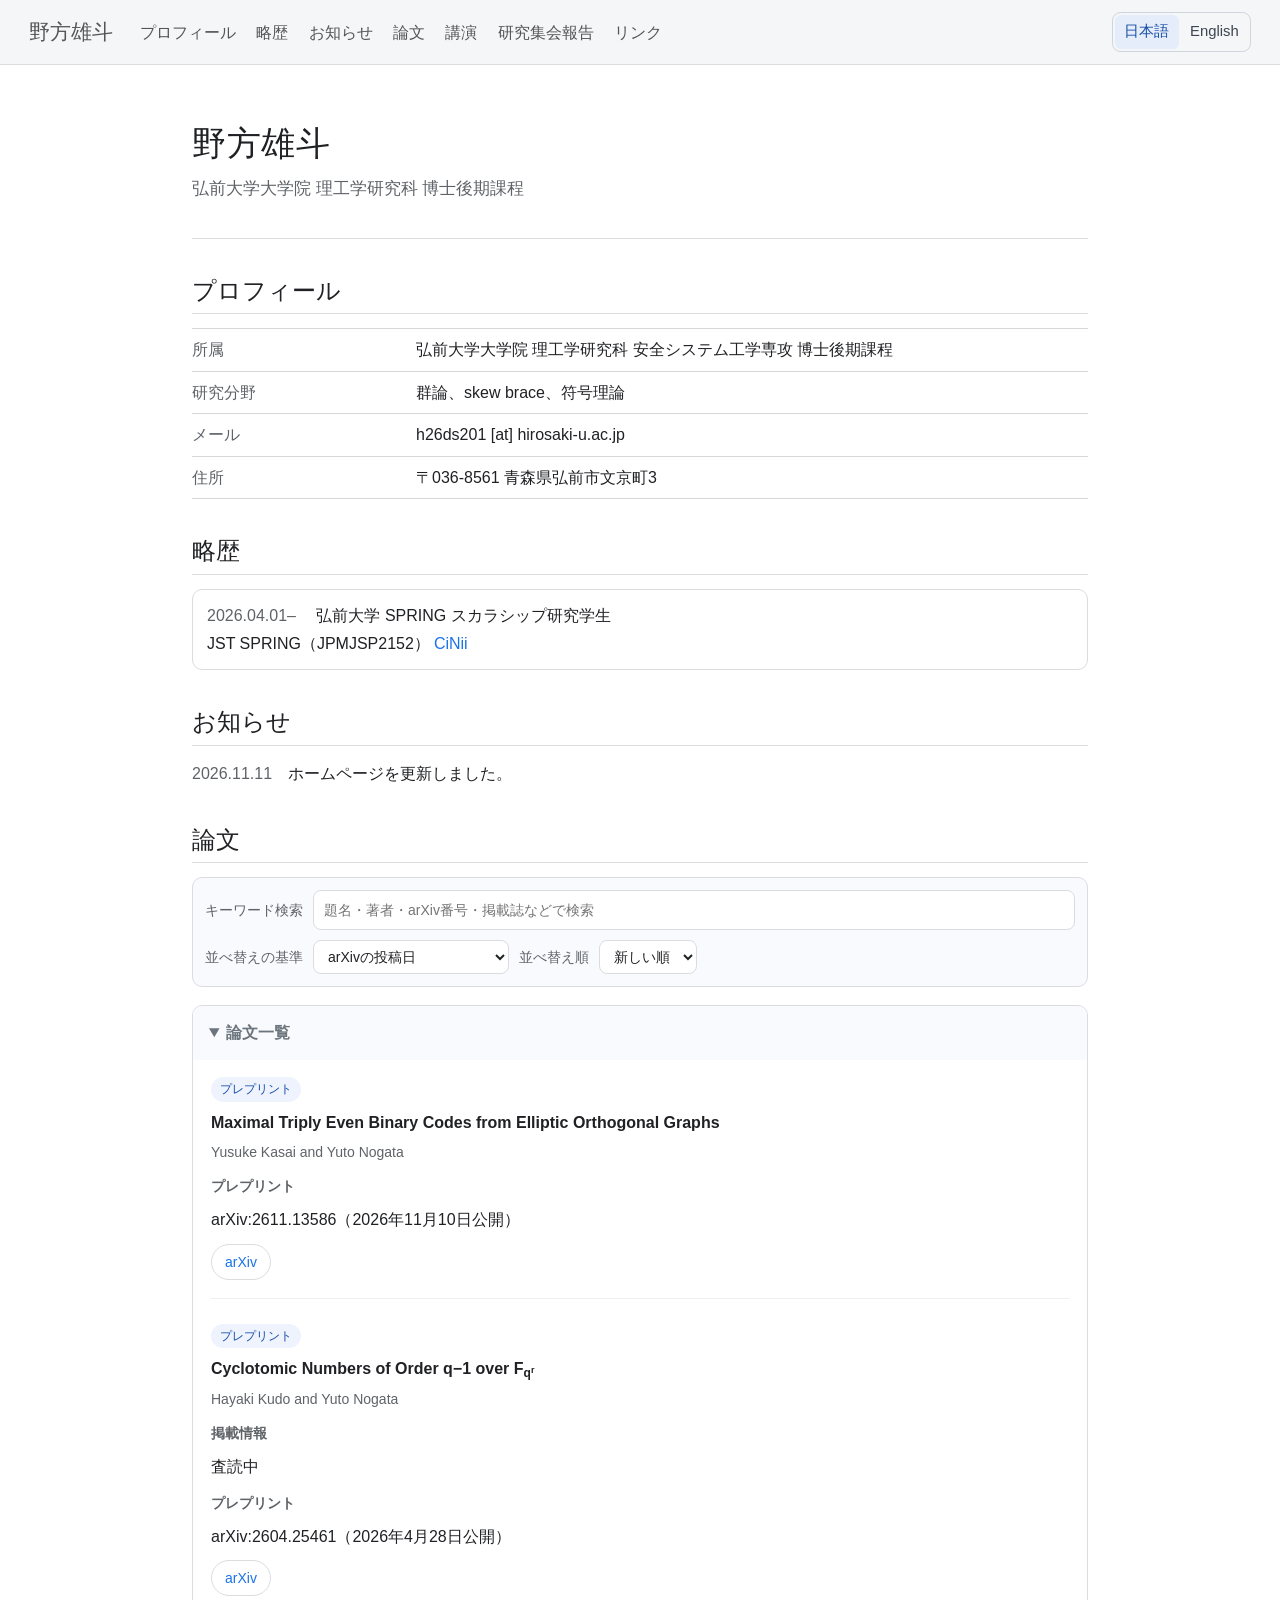
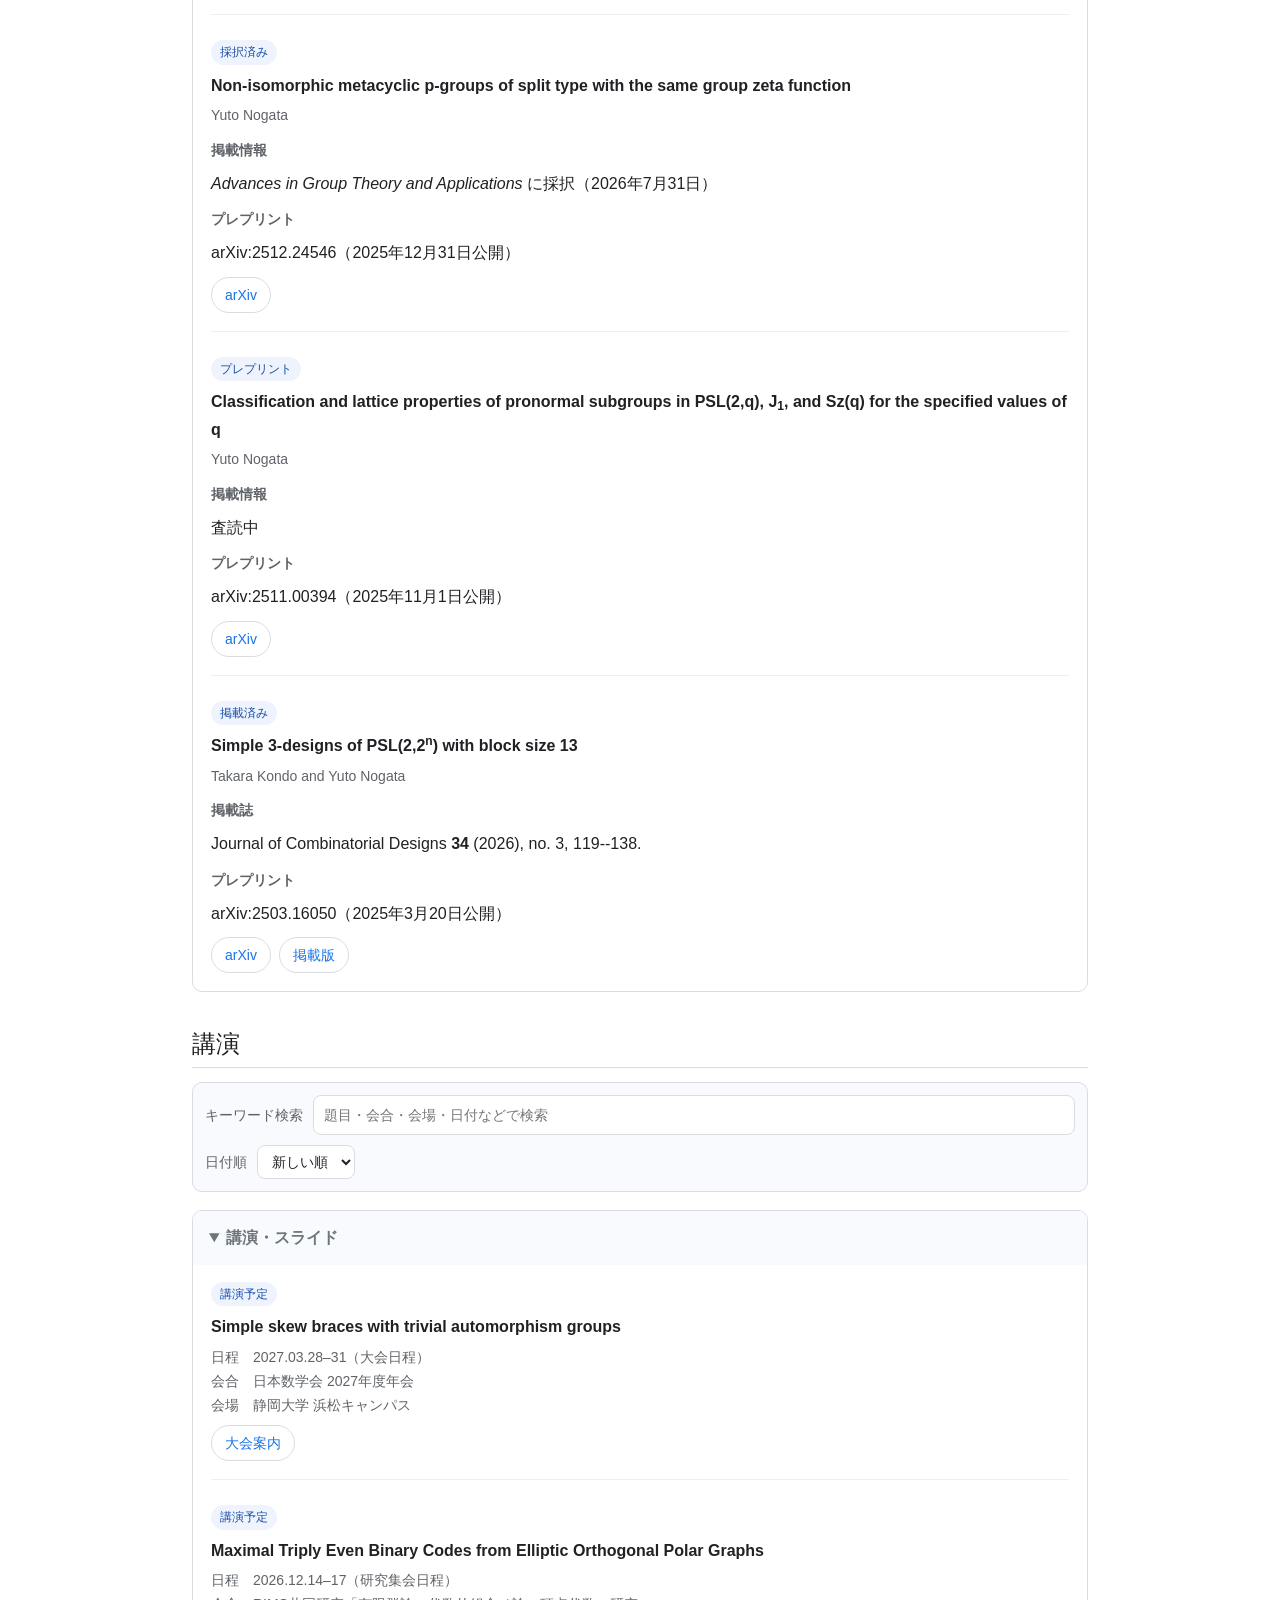
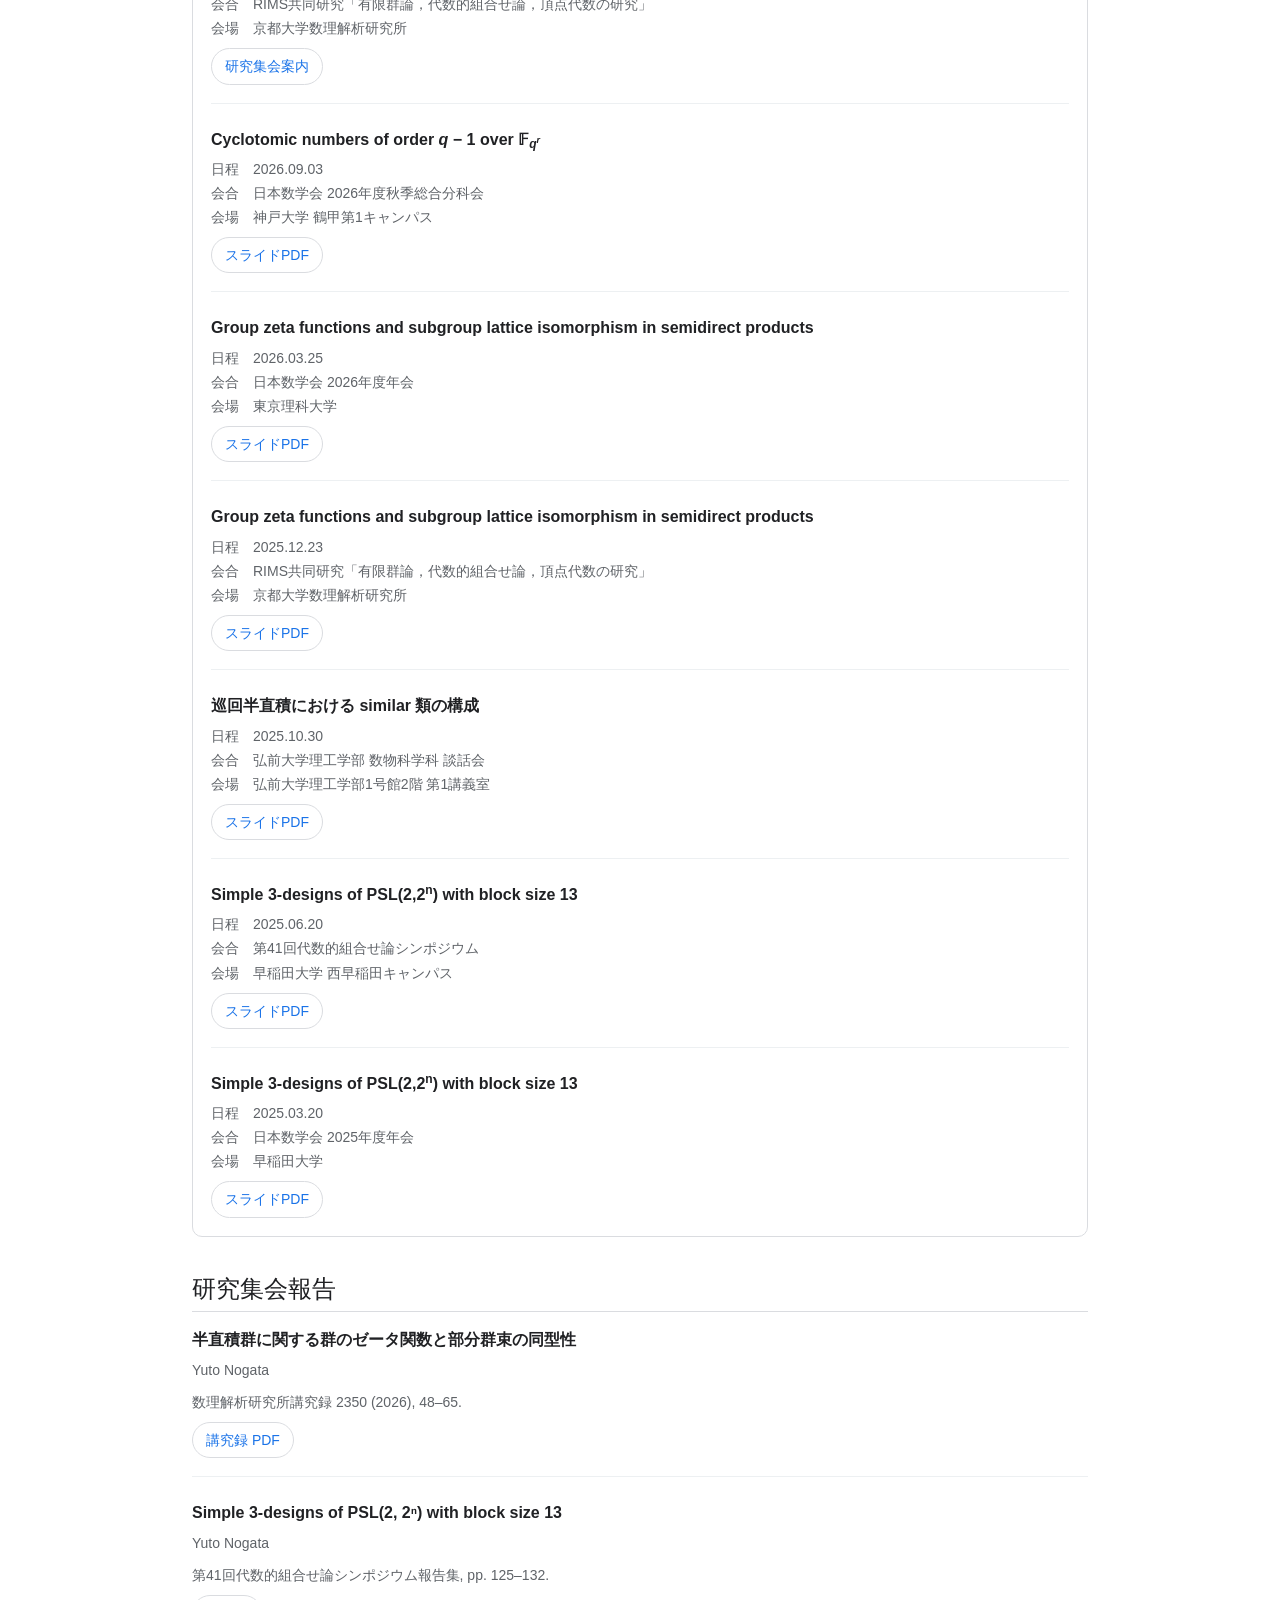
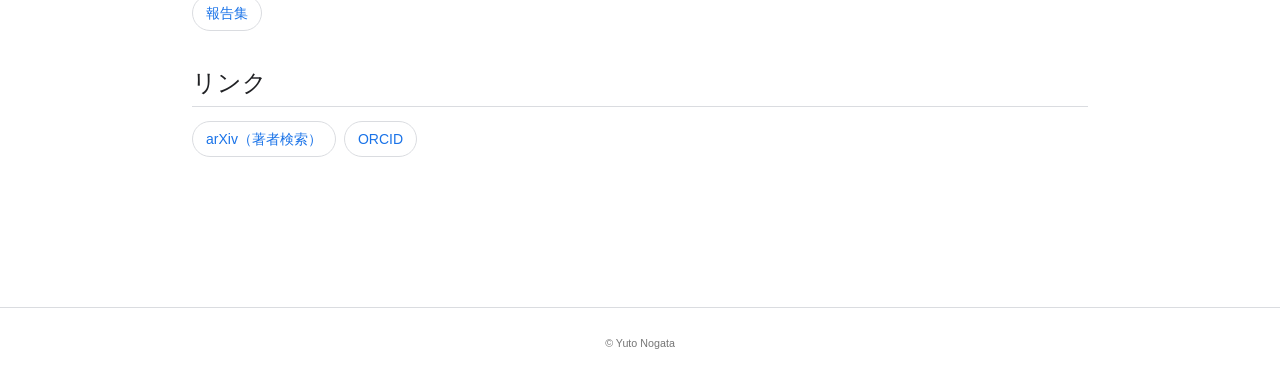
==== commit 07cd18f2: "Publish reviewed Japanese and English research pages" ====
--- a/docs/index.html
+++ b/docs/index.html
@@ -1,14 +1,14 @@
 <!DOCTYPE html>
-<html xmlns="http://www.w3.org/1999/xhtml" lang="en" xml:lang="en"><head>
+<html xmlns="http://www.w3.org/1999/xhtml" lang="ja" xml:lang="ja"><head>
 
 <meta charset="utf-8">
 <meta name="generator" content="quarto-1.9.37">
 
 <meta name="viewport" content="width=device-width, initial-scale=1.0, user-scalable=yes">
 
-<meta name="description" content="Personal academic website of Yuto Nogata.">
-
-<title>野方雄斗 / Yuto Nogata – Yuto Nogata</title>
+<meta name="description" content="野方雄斗（Yuto Nogata）の研究ウェブサイト。弘前大学大学院。群論、skew brace、符号理論。論文と講演資料を掲載。">
+
+<title>野方雄斗 – Yuto Nogata</title>
 <style>
 /* Default styles provided by pandoc.
 ** See https://pandoc.org/MANUAL.html#variables-for-html for config info.
@@ -28,49 +28,36 @@
 
 
 <script src="site_libs/quarto-nav/quarto-nav.js"></script>
-<script src="site_libs/quarto-nav/headroom.min.js"></script>
 <script src="site_libs/clipboard/clipboard.min.js"></script>
-<script src="site_libs/quarto-search/autocomplete.umd.js"></script>
-<script src="site_libs/quarto-search/fuse.min.js"></script>
-<script src="site_libs/quarto-search/quarto-search.js"></script>
-<meta name="quarto:offset" content="./">
 <script src="site_libs/quarto-html/quarto.js" type="module"></script>
 <script src="site_libs/quarto-html/tabsets/tabsets.js" type="module"></script>
 <script src="site_libs/quarto-html/popper.min.js"></script>
 <script src="site_libs/quarto-html/tippy.umd.min.js"></script>
-<script src="site_libs/quarto-html/anchor.min.js"></script>
 <link href="site_libs/quarto-html/tippy.css" rel="stylesheet">
 <link href="site_libs/quarto-html/quarto-syntax-highlighting-7f8f88aac4f3542376d5c11b86a4c14d.css" rel="stylesheet" id="quarto-text-highlighting-styles">
 <script src="site_libs/bootstrap/bootstrap.min.js"></script>
 <link href="site_libs/bootstrap/bootstrap-icons.css" rel="stylesheet">
-<link href="site_libs/bootstrap/bootstrap-e1e7306de65e9512efc87973bee8d281.min.css" rel="stylesheet" append-hash="true" id="quarto-bootstrap" data-mode="light">
+<link href="site_libs/bootstrap/bootstrap-ee4b2b1a3a7e1c27f3ba94d827b931d7.min.css" rel="stylesheet" append-hash="true" id="quarto-bootstrap" data-mode="light">
 <script id="quarto-search-options" type="application/json">{
-  "location": "navbar",
-  "copy-button": false,
-  "collapse-after": 3,
-  "panel-placement": "end",
-  "type": "overlay",
-  "limit": 50,
-  "keyboard-shortcut": [
-    "f",
-    "/",
-    "s"
-  ],
-  "show-item-context": false,
   "language": {
-    "search-no-results-text": "No results",
-    "search-matching-documents-text": "matching documents",
-    "search-copy-link-title": "Copy link to search",
-    "search-hide-matches-text": "Hide additional matches",
-    "search-more-match-text": "more match in this document",
-    "search-more-matches-text": "more matches in this document",
-    "search-clear-button-title": "Clear",
+    "search-no-results-text": "一致なし",
+    "search-matching-documents-text": "一致した文書",
+    "search-copy-link-title": "検索へのリンクをコピー",
+    "search-hide-matches-text": "追加の検索結果を非表示",
+    "search-more-match-text": "追加の検索結果",
+    "search-more-matches-text": "追加の検索結果",
+    "search-clear-button-title": "消去",
     "search-text-placeholder": "",
-    "search-detached-cancel-button-title": "Cancel",
-    "search-submit-button-title": "Submit",
-    "search-label": "Search"
+    "search-detached-cancel-button-title": "取消",
+    "search-submit-button-title": "検索",
+    "search-label": "サーチ"
   }
 }</script>
+<meta name="google-site-verification" content="C3BmXn-OMd5Sh2YapqBv0vzLySNkS6L0ohZnAf5njFI">
+<link rel="canonical" href="https://yutonogata222.github.io/">
+<link rel="alternate" hreflang="ja" href="https://yutonogata222.github.io/">
+<link rel="alternate" hreflang="en" href="https://yutonogata222.github.io/en/">
+<link rel="alternate" hreflang="x-default" href="https://yutonogata222.github.io/">
 
 
 <link rel="stylesheet" href="styles.css">
@@ -79,195 +66,160 @@
 <body class="nav-fixed quarto-light">
 
 <div id="quarto-search-results"></div>
-  <header id="quarto-header" class="headroom fixed-top">
-    <nav class="navbar navbar-expand-lg " data-bs-theme="dark">
+<!-- content -->
+<div id="quarto-content" class="quarto-container page-columns page-rows-contents page-layout-full">
+<!-- sidebar -->
+<!-- margin-sidebar -->
+
+<!-- main -->
+<main class="content column-page" id="quarto-document-content">
+
+<header id="title-block-header" class="quarto-title-block default">
+<div class="quarto-title">
+<h1 class="title">野方雄斗</h1>
+</div>
+
+<div>
+  <div class="description">
+    野方雄斗（Yuto Nogata）の研究ウェブサイト。弘前大学大学院。群論、skew brace、符号理論。論文と講演資料を掲載。
+  </div>
+</div>
+
+
+<div class="quarto-title-meta column-page">
+
+
+
+
+  </div>
+
+
+
+</header>
+
+
+<header id="quarto-header" class="fixed-top">
+    <nav class="navbar navbar-expand-lg " data-bs-theme="light">
       <div class="navbar-container container-fluid">
       <div class="navbar-brand-container mx-auto">
-    <a class="navbar-brand" href="./index.html">
-    <span class="navbar-title">Yuto Nogata</span>
+    <a class="navbar-brand" href="#home">
+    <span>野方雄斗</span>
     </a>
   </div>
-          <button class="navbar-toggler" type="button" data-bs-toggle="collapse" data-bs-target="#navbarCollapse" aria-controls="navbarCollapse" role="menu" aria-expanded="false" aria-label="Toggle navigation" onclick="if (window.quartoToggleHeadroom) { window.quartoToggleHeadroom(); }">
+          <button class="navbar-toggler" type="button" data-bs-toggle="collapse" data-bs-target="#navbarCollapse" aria-controls="navbarCollapse" aria-expanded="false" aria-label="メニューを開閉">
   <span class="navbar-toggler-icon"></span>
 </button>
           <div class="collapse navbar-collapse" id="navbarCollapse">
-            <ul class="navbar-nav navbar-nav-scroll me-auto">
-  <li class="nav-item">
-    <a class="nav-link" href="./index.html#profile"> 
-<span class="menu-text">Profile</span></a>
-  </li>  
-  <li class="nav-item">
-    <a class="nav-link" href="./index.html#biography"> 
-<span class="menu-text">Biography</span></a>
-  </li>  
-  <li class="nav-item">
-    <a class="nav-link" href="./index.html#publications"> 
-<span class="menu-text">Publications</span></a>
-  </li>  
-  <li class="nav-item">
-    <a class="nav-link" href="./index.html#talks"> 
-<span class="menu-text">Talks</span></a>
-  </li>  
-  <li class="nav-item">
-    <a class="nav-link" href="./index.html#links"> 
-<span class="menu-text">Links</span></a>
-  </li>  
-</ul>
+            <ul class="navbar-nav navbar-nav-scroll me-auto"><li class="nav-item"><a href="#profile" class="nav-link">プロフィール</a></li><li class="nav-item"><a href="#biography" class="nav-link">略歴</a></li><li class="nav-item"><a href="#news" class="nav-link">お知らせ</a></li><li class="nav-item"><a href="#publications" class="nav-link">論文</a></li><li class="nav-item"><a href="#talks" class="nav-link">講演</a></li><li class="nav-item"><a href="#proceedings" class="nav-link">研究集会報告</a></li><li class="nav-item"><a href="#links" class="nav-link">リンク</a></li></ul>
           </div> <!-- /navcollapse -->
-            <div class="quarto-navbar-tools">
-</div>
+            <div class="quarto-navbar-tools" id="language-picker" role="group" aria-label="表示言語">
+<a class="no-external" href="./" lang="ja" hreflang="ja" aria-current="page">日本語</a><a class="no-external" href="./en/" lang="en" hreflang="en">English</a></div>
       </div> <!-- /container-fluid -->
     </nav>
 </header>
-<!-- content -->
-<div id="quarto-content" class="quarto-container page-columns page-rows-contents page-layout-full page-navbar">
-<!-- sidebar -->
-<!-- margin-sidebar -->
-    
-<!-- main -->
-<main class="content column-page" id="quarto-document-content">
-
-<header id="title-block-header" class="quarto-title-block default">
-<div class="quarto-title">
-<h1 class="title">野方雄斗 / Yuto Nogata</h1>
-</div>
-
-<div>
-  <div class="description">
-    Personal academic website of Yuto Nogata.
-  </div>
-</div>
-
-
-<div class="quarto-title-meta column-page">
-
-    
-  
-    
-  </div>
-  
-
-
-</header>
-
-
 <div class="page">
   <header id="home">
-    <h1>野方雄斗 / Yuto Nogata</h1>
-    <p class="subtitle lead">
-      Doctoral student, Graduate School of Science and Technology, Hirosaki University
-    </p>
+    <h1>野方雄斗</h1>
+    <p class="subtitle lead">弘前大学大学院 理工学研究科 博士後期課程</p>
   </header>
 
   <section id="profile">
-    <h2 class="anchored">Profile / 自己紹介</h2>
-
-    
+    <h2 class="anchored">プロフィール</h2>
+
+
+
 <table class="profile-table caption-top table">
 <colgroup>
-<col style="width: 50%">
-<col style="width: 50%">
+<col style="width: 25%">
+<col style="width: 75%">
 </colgroup>
 <tbody>
 <tr class="odd">
-<th data-quarto-table-cell-role="th">Affiliation</th>
-<td>弘前大学大学院 理工学研究科 安全システム工学専攻 博士後期課程<br>
-Doctoral student, Safety Systems Engineering, Graduate School of Science and Technology, Hirosaki University</td>
+<th data-quarto-table-cell-role="th" scope="row">所属</th>
+<td>弘前大学大学院 理工学研究科 安全システム工学専攻 博士後期課程</td>
 </tr>
 <tr class="even">
-<th data-quarto-table-cell-role="th">Research interests</th>
-<td>群論を中心に、有限群、デザイン、符号、有限体に関連する代数的組合せ論に興味があります。<br>
-I am interested in algebraic combinatorics related to group theory, finite groups, designs, codes, and finite fields.</td>
+<th data-quarto-table-cell-role="th" scope="row">研究分野</th>
+<td>群論、skew brace、符号理論</td>
 </tr>
 <tr class="odd">
-<th data-quarto-table-cell-role="th">E-mail</th>
+<th data-quarto-table-cell-role="th" scope="row">メール</th>
 <td>h26ds201 [at] hirosaki-u.ac.jp</td>
 </tr>
 <tr class="even">
-<th data-quarto-table-cell-role="th">Address</th>
-<td>〒036-8561 青森県弘前市文京町3<br>
-Hirosaki University, 3 Bunkyo-cho, Hirosaki, Aomori 036-8561, Japan</td>
+<th data-quarto-table-cell-role="th" scope="row">住所</th>
+<td>〒036-8561 青森県弘前市文京町3</td>
 </tr>
 </tbody>
 </table>
 
+
   </section>
 
   <section id="biography">
-    <h2 class="anchored">Biography / 略歴</h2>
+    <h2 class="anchored">略歴</h2>
 
     <div class="bio-list">
-      <div class="bio-item">
-        <span class="bio-date">2026.04.01-</span>
-        弘前大学 SPRING スカラシップ研究学生<br>
-        <span class="bio-date"></span>
-        Hirosaki University SPRING Scholarship Awardee<br>
-        <span class="bio-date"></span>
-        JST SPRING, Grant Number JPMJSP2152
-        <a class="inline-link" href="https://cir.nii.ac.jp/crid/1860587273567001985" target="_blank" rel="noopener">（CiNii）</a>
+      <div class="bio-item"><span class="bio-date">2026.04.01–</span> 弘前大学 SPRING スカラシップ研究学生<br>JST SPRING（JPMJSP2152）<a class="inline-link" href="https://cir.nii.ac.jp/crid/1860587273567001985" target="_blank" rel="noopener">CiNii</a>
       </div>
     </div>
   </section>
 
   <section id="news">
-    <h2 class="anchored">News</h2>
-    <ul class="news-list">
-      <li><span class="date">2026.06.24</span>ホームページを開設しました。</li>
-    </ul>
+    <h2 class="anchored">お知らせ</h2>
+    <ul class="news-list"><li><time datetime="2026-11-11" class="date">2026.11.11</time> ホームページを更新しました。</li></ul>
   </section>
 
   <section id="publications">
-    <h2 class="anchored">Publications</h2>
+    <h2 class="anchored">論文</h2>
 
     <div class="controls">
       <div class="control-row">
         <div class="control-group search-group">
-          <label for="pub-search">Keyword search</label>
-          <input id="pub-search" type="search" placeholder="Search publications by title, author, arXiv, journal, year, etc.">
+          <label for="pub-search">キーワード検索</label>
+          <input id="pub-search" type="search" placeholder="題名・著者・arXiv番号・掲載誌などで検索">
         </div>
       </div>
 
       <div class="control-row">
         <div class="control-group">
-          <label for="pub-basis">Sort basis</label>
+          <label for="pub-basis">並べ替えの基準</label>
           <select id="pub-basis">
-            <option value="arxiv" selected="">arXiv posted date</option>
-            <option value="paper">Published version first</option>
+            <option value="arxiv" selected="">arXivの投稿日</option>
+            <option value="paper">掲載済み論文を先に表示</option>
           </select>
         </div>
 
         <div class="control-group">
-          <label for="pub-sort">Sort order</label>
+          <label for="pub-sort">並べ替え順</label>
           <select id="pub-sort">
-            <option value="desc" selected="">Newest first</option>
-            <option value="asc">Oldest first</option>
+            <option value="desc" selected="">新しい順</option>
+            <option value="asc">古い順</option>
           </select>
         </div>
       </div>
     </div>
 
     <details open="">
-      <summary>Works</summary>
+      <summary>論文一覧</summary>
       <div class="details-body">
         <div id="publication-list">
 
-          <div class="entry publication-entry" data-arxiv-date="2026-04-28" data-paper-date="" data-paper-status="under-review">
-            <div class="entry-label">Preprint</div>
+          <div class="entry publication-entry" id="o6-paper" data-arxiv-date="2026-11-10" data-paper-date="" data-paper-status="preprint"><div class="entry-label">プレプリント</div><div class="entry-title">Maximal Triply Even Binary Codes from Elliptic Orthogonal Graphs</div><div class="entry-meta">Yusuke Kasai and Yuto Nogata</div><div class="version-block"><div class="version-title">プレプリント</div><p>arXiv:2611.13586（2026年11月10日公開）</p></div><div class="links"><a href="https://arxiv.org/abs/2611.13586" target="_blank" rel="noopener" class="button">arXiv</a></div></div><div class="entry publication-entry" data-arxiv-date="2026-04-28" data-paper-date="" data-paper-status="under-review">
+            <div class="entry-label">プレプリント</div>
             <div class="entry-title">
               Cyclotomic Numbers of Order q−1 over F<sub>q<sup>r</sup></sub>
             </div>
-            <div class="entry-meta">
-              with H. Kudo
-            </div>
+            <div class="entry-meta">Hayaki Kudo and Yuto Nogata</div>
 
             <div class="version-block">
-              <div class="version-title">Published version</div>
-              <p>Under review.</p>
+              <div class="version-title">掲載情報</div>
+              <p>査読中</p>
             </div>
 
             <div class="version-block">
-              <div class="version-title">Preprint version</div>
-              <p>arXiv:2604.25461, posted April 28, 2026.</p>
+              <div class="version-title">プレプリント</div>
+              <p>arXiv:2604.25461（2026年4月28日公開）</p>
             </div>
 
             <div class="links">
@@ -275,20 +227,20 @@
             </div>
           </div>
 
-          <div class="entry publication-entry" data-arxiv-date="2025-12-31" data-paper-date="" data-paper-status="under-review">
-            <div class="entry-label">Preprint</div>
+          <div class="entry publication-entry" data-arxiv-date="2025-12-31" data-paper-date="" data-paper-status="accepted">
+            <div class="entry-label">採択済み</div>
             <div class="entry-title">
               Non-isomorphic metacyclic p-groups of split type with the same group zeta function
             </div>
 
+            <div class="entry-meta">Yuto Nogata</div><div class="version-block">
+              <div class="version-title">掲載情報</div>
+              <p><em>Advances in Group Theory and Applications</em> に採択（<time datetime="2026-07-31">2026年7月31日</time>）</p>
+            </div>
+
             <div class="version-block">
-              <div class="version-title">Published version</div>
-              <p>Under review.</p>
-            </div>
-
-            <div class="version-block">
-              <div class="version-title">Preprint version</div>
-              <p>arXiv:2512.24546, posted December 31, 2025.</p>
+              <div class="version-title">プレプリント</div>
+              <p>arXiv:2512.24546（2025年12月31日公開）</p>
             </div>
 
             <div class="links">
@@ -297,19 +249,19 @@
           </div>
 
           <div class="entry publication-entry" data-arxiv-date="2025-11-01" data-paper-date="" data-paper-status="under-review">
-            <div class="entry-label">Preprint</div>
+            <div class="entry-label">プレプリント</div>
             <div class="entry-title">
               Classification and lattice properties of pronormal subgroups in PSL(2,q), J<sub>1</sub>, and Sz(q) for the specified values of q
             </div>
 
+            <div class="entry-meta">Yuto Nogata</div><div class="version-block">
+              <div class="version-title">掲載情報</div>
+              <p>査読中</p>
+            </div>
+
             <div class="version-block">
-              <div class="version-title">Published version</div>
-              <p>Under review.</p>
-            </div>
-
-            <div class="version-block">
-              <div class="version-title">Preprint version</div>
-              <p>arXiv:2511.00394, posted November 1, 2025.</p>
+              <div class="version-title">プレプリント</div>
+              <p>arXiv:2511.00394（2025年11月1日公開）</p>
             </div>
 
             <div class="links">
@@ -318,81 +270,71 @@
           </div>
 
           <div class="entry publication-entry" data-arxiv-date="2025-03-20" data-paper-date="2026-03-01" data-paper-status="published">
-            <div class="entry-label">Published paper</div>
+            <div class="entry-label">掲載済み</div>
             <div class="entry-title">
               Simple 3-designs of PSL(2,2<sup>n</sup>) with block size 13
             </div>
-            <div class="entry-meta">
-              with T. Kondo
-            </div>
+            <div class="entry-meta">Takara Kondo and Yuto Nogata</div>
 
             <div class="version-block">
-              <div class="version-title">Published version</div>
+              <div class="version-title">掲載誌</div>
               <p>
                 Journal of Combinatorial Designs <strong>34</strong> (2026), no. 3, 119--138.
               </p>
             </div>
 
             <div class="version-block">
-              <div class="version-title">Preprint version</div>
-              <p>
-                arXiv:2503.16050, posted March 20, 2025.
-              </p>
+              <div class="version-title">プレプリント</div>
+              <p>arXiv:2503.16050（2025年3月20日公開）</p>
             </div>
 
             <div class="links">
               <a class="button" href="https://arxiv.org/abs/2503.16050" target="_blank" rel="noopener">arXiv</a>
-              <a class="button" href="https://doi.org/10.1002/jcd.22015" target="_blank" rel="noopener">Journal</a>
+              <a class="button" href="https://doi.org/10.1002/jcd.22015" target="_blank" rel="noopener">掲載版</a>
             </div>
           </div>
 
         </div>
 
-        <div id="pub-no-results" class="no-results">
-          No matching publications were found.
-        </div>
+        <div id="pub-no-results" class="no-results">該当する論文はありません。</div>
       </div>
     </details>
   </section>
 
   <section id="talks">
-    <h2 class="anchored">Talks</h2>
+    <h2 class="anchored">講演</h2>
 
     <div class="controls">
       <div class="control-row">
         <div class="control-group search-group">
-          <label for="talk-search">Keyword search</label>
-          <input id="talk-search" type="search" placeholder="Search talks by title, event, place, date, etc.">
+          <label for="talk-search">キーワード検索</label>
+          <input id="talk-search" type="search" placeholder="題目・会合・会場・日付などで検索">
         </div>
       </div>
 
       <div class="control-row">
         <div class="control-group">
-          <label for="talk-sort">Sort by date</label>
+          <label for="talk-sort">日付順</label>
           <select id="talk-sort">
-            <option value="desc" selected="">Newest first</option>
-            <option value="asc">Oldest first</option>
+            <option value="desc" selected="">新しい順</option>
+            <option value="asc">古い順</option>
           </select>
         </div>
       </div>
     </div>
 
     <details open="">
-      <summary>Talks and slides</summary>
+      <summary>講演・スライド</summary>
       <div class="details-body">
         <div id="talk-list">
 
-          <div class="entry talk-entry" data-date="2026-03-25">
+          <div class="entry talk-entry" data-date="2027-03-28"><div class="entry-label">講演予定</div><div class="entry-title">Simple skew braces with trivial automorphism groups</div><div class="entry-meta">日程　2027.03.28–31（大会日程）<br>会合　日本数学会 2027年度年会<br>会場　静岡大学 浜松キャンパス</div><div class="links"><a href="https://www.mathsoc.jp/activity/meeting/shizuoka27mar/index.html" target="_blank" rel="noopener" class="button">大会案内</a></div></div><div class="entry talk-entry" data-date="2026-12-14"><div class="entry-label">講演予定</div><div class="entry-title">Maximal Triply Even Binary Codes from Elliptic Orthogonal Polar Graphs</div><div class="entry-meta">日程　2026.12.14–17（研究集会日程）<br>会合　RIMS共同研究「有限群論，代数的組合せ論，頂点代数の研究」<br>会場　京都大学数理解析研究所</div><div class="links"><a href="https://www.kurims.kyoto-u.ac.jp/kyoten/ja/workshop.html" target="_blank" rel="noopener" class="button">研究集会案内</a></div></div><div class="entry talk-entry" data-date="2026-09-03"><div class="entry-title">Cyclotomic numbers of order <i>q</i> − 1 over 𝔽<sub><i>q</i><sup><i>r</i></sup></sub></div><div class="entry-meta">日程　2026.09.03<br>会合　日本数学会 2026年度秋季総合分科会<br>会場　神戸大学 鶴甲第1キャンパス</div><div class="links"><a href="https://drive.google.com/file/d/1iN84jB4-rhB31BQen5snLmo7M0BOTEcU/view?usp=sharing" target="_blank" rel="noopener" class="button">スライドPDF</a></div></div><div class="entry talk-entry" data-date="2026-03-25">
             <div class="entry-title">
               Group zeta functions and subgroup lattice isomorphism in semidirect products
             </div>
-            <div class="entry-meta">
-              Date: 2026.03.25<br>
-              Event: 日本数学会 2026年度年会<br>
-              Place: 東京理科大学
-            </div>
+            <div class="entry-meta">日程　2026.03.25<br>会合　日本数学会 2026年度年会<br>会場　東京理科大学</div>
             <div class="links">
-              <a class="button" href="https://drive.google.com/file/d/1ZlWr0A1enyCSnzU7_Emn1y8-ma90mIKY/view?usp=drive_link" target="_blank" rel="noopener">Slides PDF</a>
+              <a class="button" href="https://drive.google.com/file/d/1ZlWr0A1enyCSnzU7_Emn1y8-ma90mIKY/view?usp=drive_link" target="_blank" rel="noopener">スライドPDF</a>
             </div>
           </div>
 
@@ -400,13 +342,9 @@
             <div class="entry-title">
               Group zeta functions and subgroup lattice isomorphism in semidirect products
             </div>
-            <div class="entry-meta">
-              Date: 2025.12.23<br>
-              Event: RIMS共同研究「有限群論，代数的組合せ論，頂点代数の研究」<br>
-              Place: 京都大学数理解析研究所
-            </div>
+            <div class="entry-meta">日程　2025.12.23<br>会合　RIMS共同研究「有限群論，代数的組合せ論，頂点代数の研究」<br>会場　京都大学数理解析研究所</div>
             <div class="links">
-              <a class="button" href="https://drive.google.com/file/d/14IVfqZM0mNBAOg7VyYWavzATDgMq6eli/view?usp=drive_link" target="_blank" rel="noopener">Slides PDF</a>
+              <a class="button" href="https://drive.google.com/file/d/14IVfqZM0mNBAOg7VyYWavzATDgMq6eli/view?usp=drive_link" target="_blank" rel="noopener">スライドPDF</a>
             </div>
           </div>
 
@@ -414,27 +352,9 @@
             <div class="entry-title">
               巡回半直積における similar 類の構成
             </div>
-            <div class="entry-meta">
-              Date: 2025.10.30<br>
-              Event: 弘前大学理工学部 数物科学科 談話会<br>
-              Place: 弘前大学理工学部1号館2階 第1講義室
-            </div>
+            <div class="entry-meta">日程　2025.10.30<br>会合　弘前大学理工学部 数物科学科 談話会<br>会場　弘前大学理工学部1号館2階 第1講義室</div>
             <div class="links">
-              <a class="button" href="https://drive.google.com/file/d/1Xw5sbDbltA3CZ4gvMrwbLBZQH583n-cx/view?usp=drive_link" target="_blank" rel="noopener">Slides PDF</a>
-            </div>
-          </div>
-
-          <div class="entry talk-entry" data-date="2025-08-29">
-            <div class="entry-title">
-              Classification and lattice properties of pronormal subgroups in PSL(2,q), J<sub>1</sub>, and Sz(q) for the specified values of q
-            </div>
-            <div class="entry-meta">
-              Date: 2025.08.29<br>
-              Event: 弘前大学・金沢大学合同セミナー<br>
-              Place: 弘前大学
-            </div>
-            <div class="links">
-              <a class="button" href="https://drive.google.com/file/d/18Y7dCRkANl1ARBW3S_gpbF3fxHnJtNe9/view?usp=drive_link" target="_blank" rel="noopener">Slides PDF</a>
+              <a class="button" href="https://drive.google.com/file/d/1Xw5sbDbltA3CZ4gvMrwbLBZQH583n-cx/view?usp=drive_link" target="_blank" rel="noopener">スライドPDF</a>
             </div>
           </div>
 
@@ -442,13 +362,9 @@
             <div class="entry-title">
               Simple 3-designs of PSL(2,2<sup>n</sup>) with block size 13
             </div>
-            <div class="entry-meta">
-              Date: 2025.06.20<br>
-              Event: 第41回代数的組合せ論シンポジウム<br>
-              Place: 早稲田大学 西早稲田キャンパス
-            </div>
+            <div class="entry-meta">日程　2025.06.20<br>会合　第41回代数的組合せ論シンポジウム<br>会場　早稲田大学 西早稲田キャンパス</div>
             <div class="links">
-              <a class="button" href="https://drive.google.com/file/d/11lLP874fAahGFan-s_jCopatMmtgzzlU/view?usp=drive_link" target="_blank" rel="noopener">Slides PDF</a>
+              <a class="button" href="https://drive.google.com/file/d/11lLP874fAahGFan-s_jCopatMmtgzzlU/view?usp=drive_link" target="_blank" rel="noopener">スライドPDF</a>
             </div>
           </div>
 
@@ -456,52 +372,36 @@
             <div class="entry-title">
               Simple 3-designs of PSL(2,2<sup>n</sup>) with block size 13
             </div>
-            <div class="entry-meta">
-              Date: 2025.03.20<br>
-              Event: 日本数学会 2025年度年会<br>
-              Place: 早稲田大学
-            </div>
+            <div class="entry-meta">日程　2025.03.20<br>会合　日本数学会 2025年度年会<br>会場　早稲田大学</div>
             <div class="links">
-              <a class="button" href="https://drive.google.com/file/d/1XzrUSHfBVubRJwOsd39JR3pTLGxRkjbM/view?usp=drive_link" target="_blank" rel="noopener">Slides PDF</a>
+              <a class="button" href="https://drive.google.com/file/d/1XzrUSHfBVubRJwOsd39JR3pTLGxRkjbM/view?usp=drive_link" target="_blank" rel="noopener">スライドPDF</a>
             </div>
           </div>
 
         </div>
 
-        <div id="talk-no-results" class="no-results">
-          No matching talks were found.
-        </div>
+        <div id="talk-no-results" class="no-results">該当する講演はありません。</div>
       </div>
     </details>
   </section>
 
-  <section id="links">
-    <h2 class="anchored">Links</h2>
+  <section id="proceedings"><h2>研究集会報告</h2><div class="entry"><div class="entry-title">半直積群に関する群のゼータ関数と部分群束の同型性</div><div class="entry-meta">Yuto Nogata</div><div class="entry-meta">数理解析研究所講究録 2350 (2026), 48–65.</div><div class="links"><a href="https://www.kurims.kyoto-u.ac.jp/~kyodo/kokyuroku/contents/pdf/2350-05.pdf" target="_blank" rel="noopener" class="button">講究録 PDF</a></div></div><div class="entry"><div class="entry-title">Simple 3-designs of PSL(2, 2ⁿ) with block size 13</div><div class="entry-meta">Yuto Nogata</div><div class="entry-meta">第41回代数的組合せ論シンポジウム報告集, pp. 125–132.</div><div class="links"><a href="https://hnozaki.jimdofree.com/proceedings-symp-alg-comb/no-41/" target="_blank" rel="noopener" class="button">報告集</a></div></div></section><section id="links">
+    <h2 class="anchored">リンク</h2>
     <div class="links">
-      <a class="button" href="https://arxiv.org/search/?query=Yuto+Nogata&amp;searchtype=author&amp;abstracts=show&amp;order=-announced_date_first&amp;size=50" target="_blank" rel="noopener">arXiv: Yuto Nogata</a>
+      <a class="button" href="https://arxiv.org/search/?query=Yuto+Nogata&amp;searchtype=author&amp;abstracts=show&amp;order=-announced_date_first&amp;size=50" target="_blank" rel="noopener">arXiv（著者検索）</a>
       <a class="button" href="https://orcid.org/0009-0004-3781-7839" target="_blank" rel="noopener">ORCID</a>
     </div>
   </section>
 
-  <footer>
-    Last updated: 2026.06.24
-  </footer>
+
 </div>
-
-<script src="site.js"></script>
+<script src="./site.js"></script>
 
 
 
 </main> <!-- /main -->
 <script id="quarto-html-after-body" type="application/javascript">
   window.document.addEventListener("DOMContentLoaded", function (event) {
-    const icon = "";
-    const anchorJS = new window.AnchorJS();
-    anchorJS.options = {
-      placement: 'right',
-      icon: icon
-    };
-    anchorJS.add('.anchored');
     const isCodeAnnotation = (el) => {
       for (const clz of el.classList) {
         if (clz.startsWith('code-annotation-')) {                     
@@ -518,12 +418,12 @@
       // flash "checked"
       button.classList.add('code-copy-button-checked');
       var currentTitle = button.getAttribute("title");
-      button.setAttribute("title", "Copied!");
+      button.setAttribute("title", "コピーしました");
       let tooltip;
       if (window.bootstrap) {
         button.setAttribute("data-bs-toggle", "tooltip");
         button.setAttribute("data-bs-placement", "left");
-        button.setAttribute("data-bs-title", "Copied!");
+        button.setAttribute("data-bs-title", "コピーしました");
         tooltip = new bootstrap.Tooltip(button, 
           { trigger: "manual", 
             customClass: "code-copy-button-tooltip",
--- a/docs/styles.css
+++ b/docs/styles.css
@@ -343,3 +343,41 @@
   padding: 0;
 }
 
+
+body { padding-top: 64px; }
+  #quarto-header { margin-bottom: 0; padding-bottom: 0; border-bottom: 0; }
+  section[id], header[id="home"] { scroll-margin-top: 76px; }
+  #proceedings { margin-top: 1.75rem; }
+  #proceedings h3 { margin-bottom: .85rem; }
+  .control-group.search-group input { min-width: 0; }
+  @media (max-width: 640px) {
+    .profile-table colgroup { display: none; }
+    .page { padding-top: 24px; }
+  }
+.profile-table { table-layout: fixed; }
+  .profile-table th { width: auto; }
+  .news-list .date { min-width: 0; margin-right: .65rem; }
+  #language-picker {
+    display: flex; align-items: center; gap: .125rem; flex: 0 0 auto;
+    border: 1px solid #cfd5dd; padding: .125rem; border-radius: .5rem; margin-left: auto;
+  }
+  #language-picker a {
+    border: 0; border-radius: .375rem; background: transparent; color: #3c4652;
+    font: inherit; font-size: .875rem; font-weight: 500; padding: .25rem .55rem;
+  }
+  #language-picker a[aria-current="page"] { color: #174ea6; background: #e5edfa; }
+  #language-picker a:focus-visible { outline: 2px solid #1a73e8; outline-offset: 1px; }
+  @media (max-width: 991.98px) {
+    #quarto-header .navbar-brand-container { order: 1; margin: 0 !important; }
+    #language-picker { order: 2; }
+    #quarto-header .navbar-toggler { order: 3; margin-left: .5rem; }
+    #navbarCollapse { order: 4; }
+  }
+  @media (max-width: 640px) {
+    .profile-table th, .profile-table td { width: 100%; }
+  }
+  #quarto-header .navbar {
+    background: #f5f6f7;
+    border-bottom: 1px solid var(--border);
+  }
+  #language-picker a { text-decoration: none; }
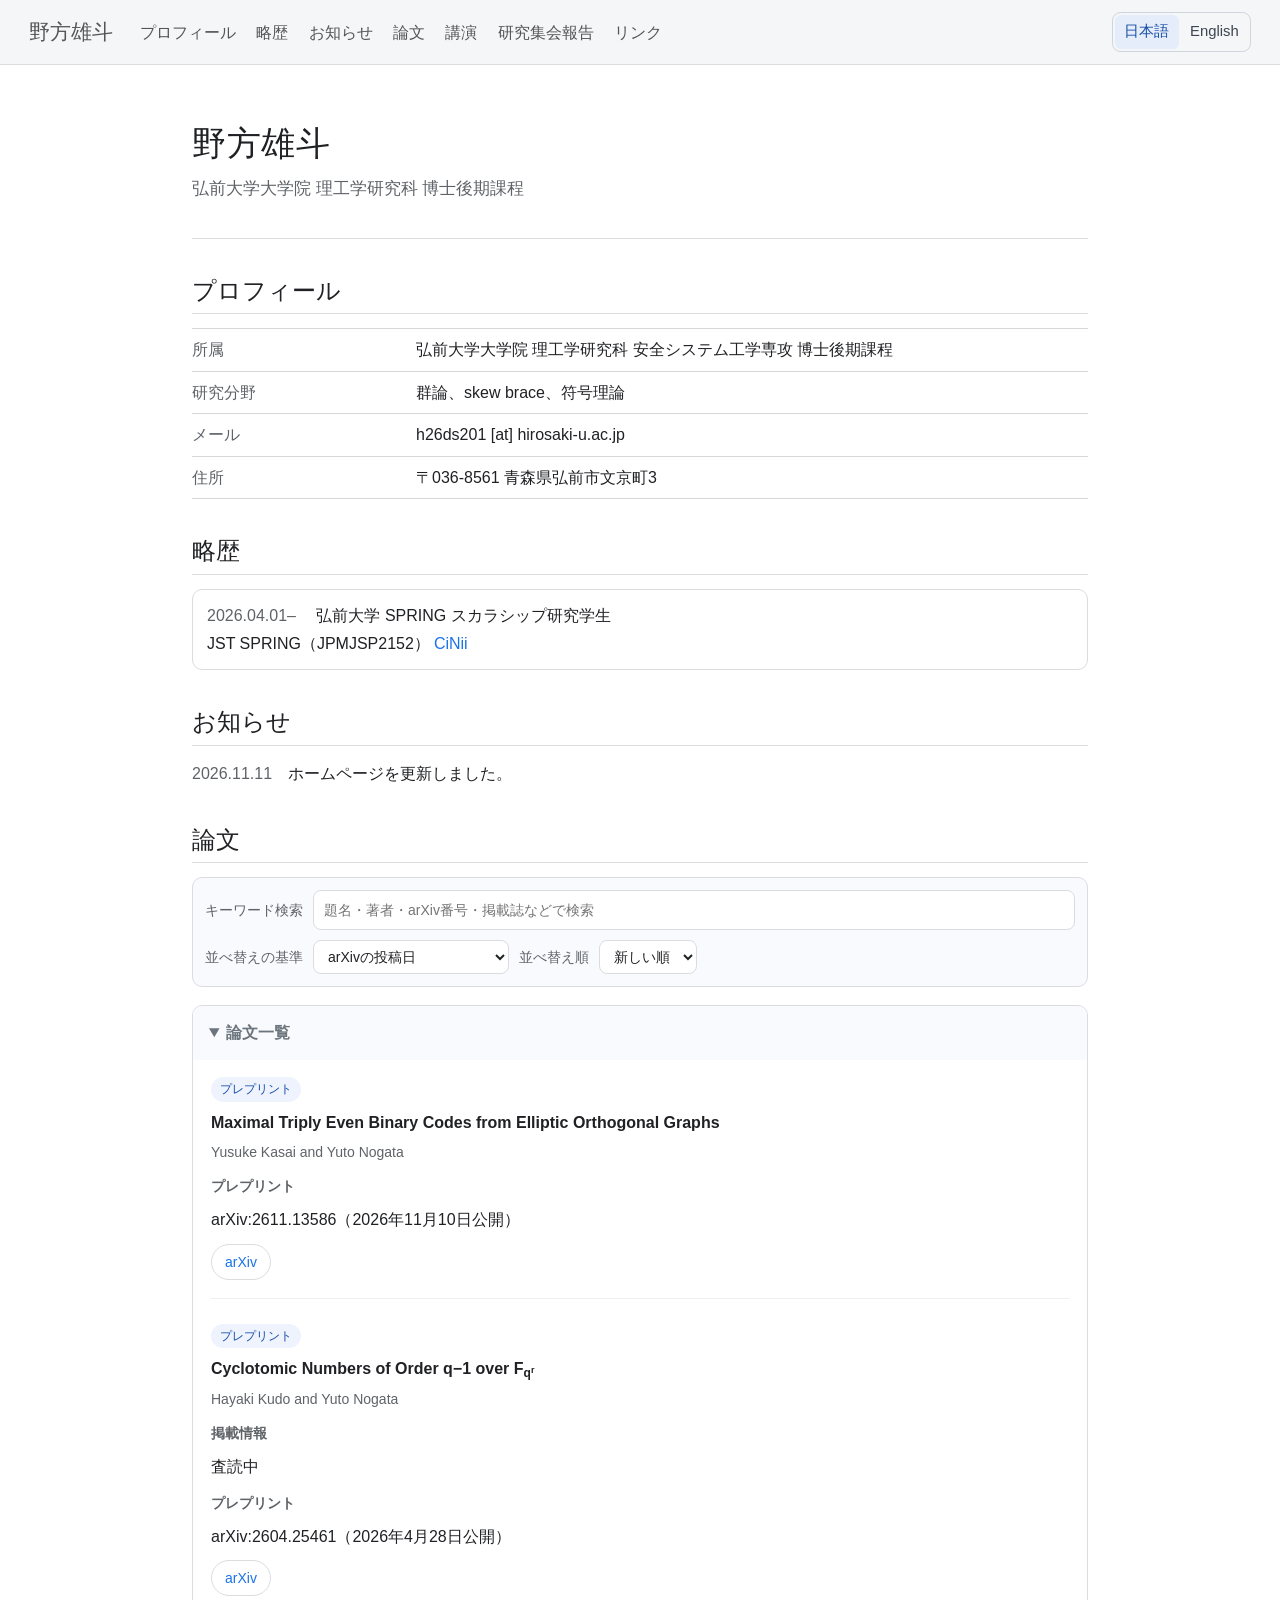
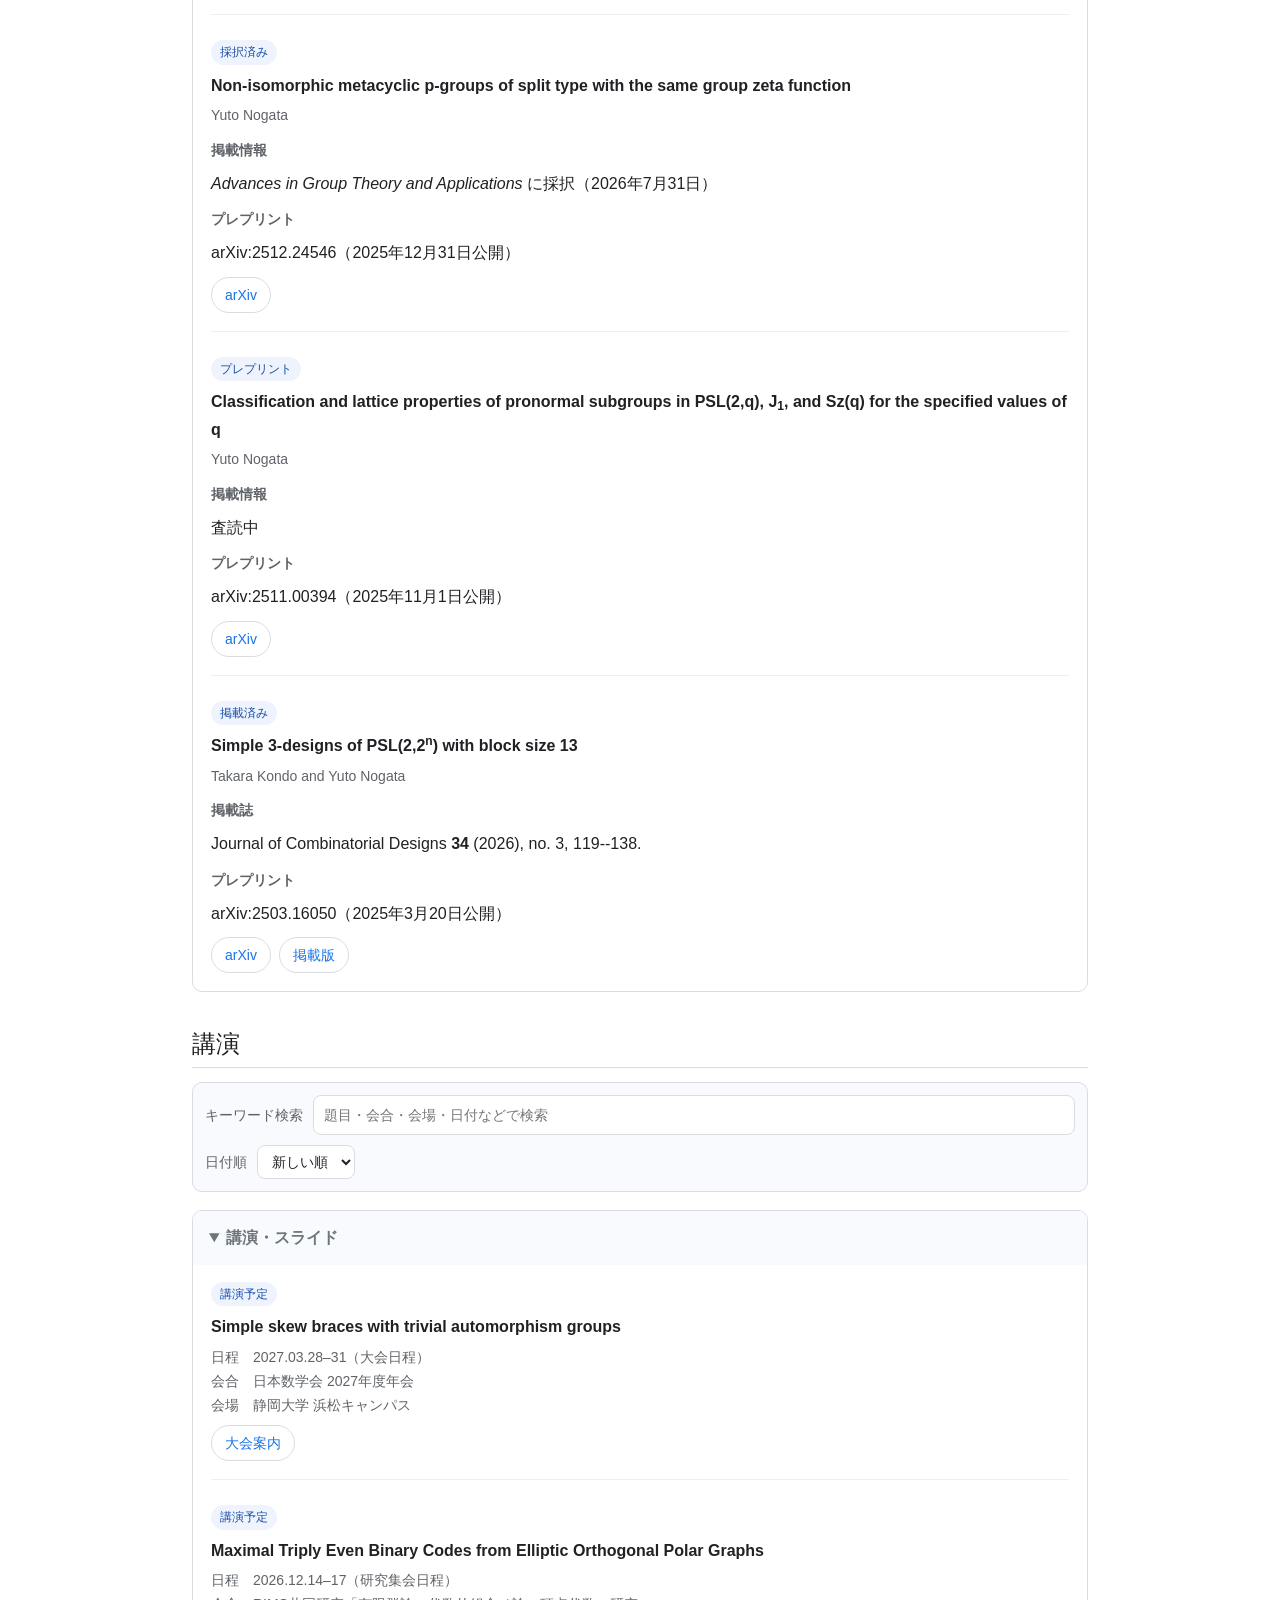
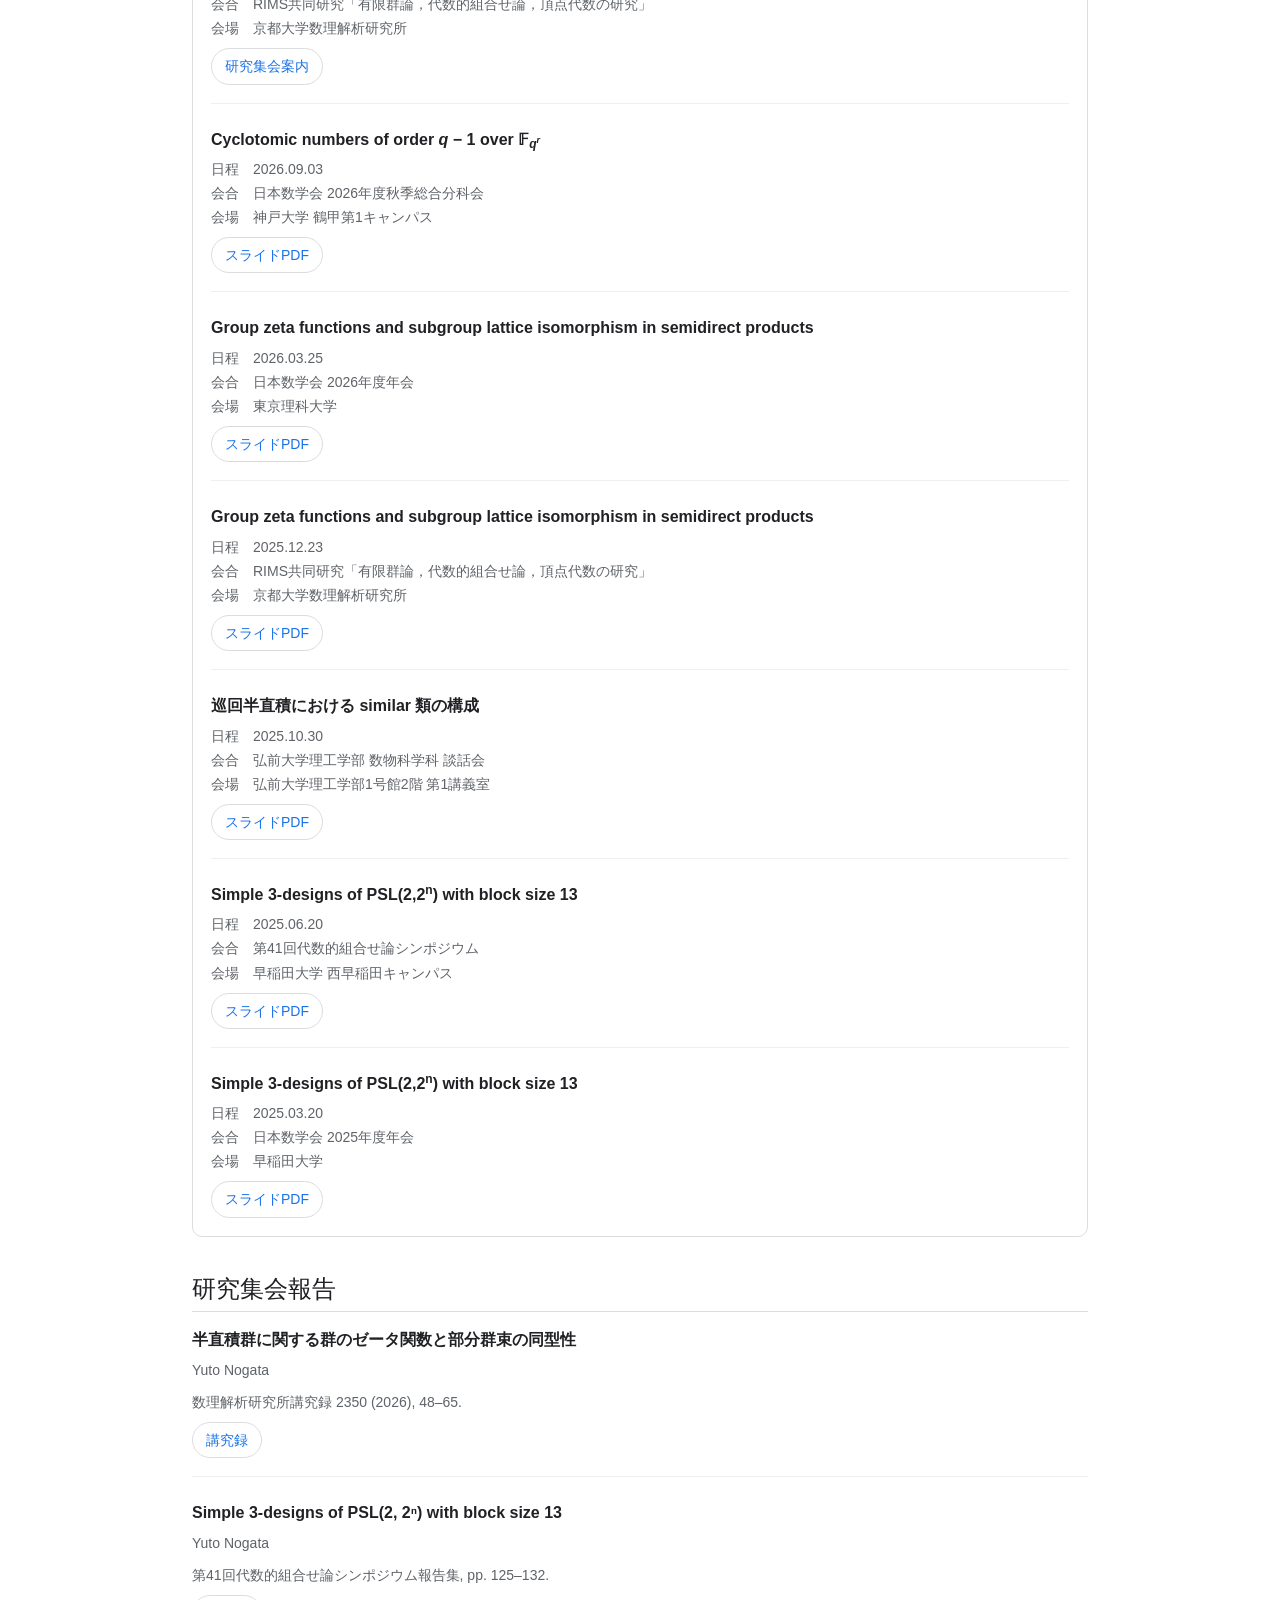
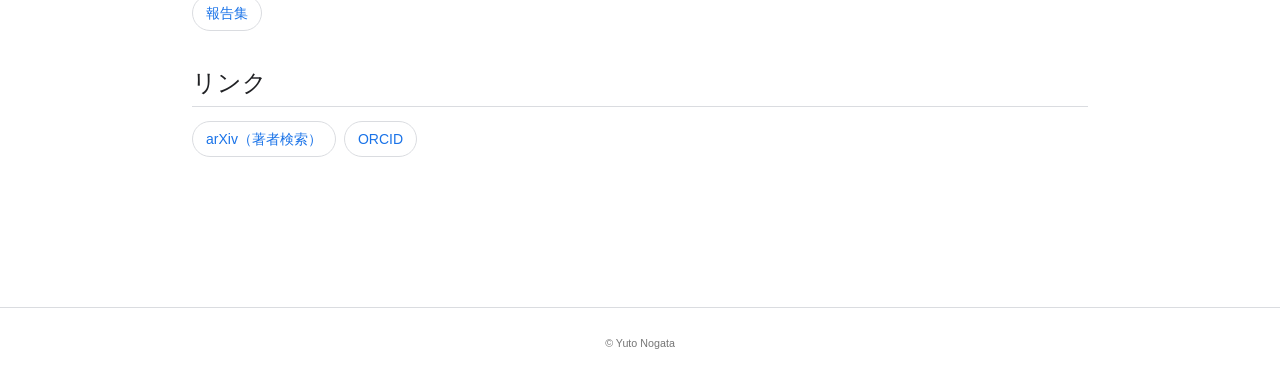
==== commit 83bfbb2e: "Link group zeta proceedings to the RIMS volume page" ====
--- a/docs/index.html
+++ b/docs/index.html
@@ -385,7 +385,7 @@
     </details>
   </section>
 
-  <section id="proceedings"><h2>研究集会報告</h2><div class="entry"><div class="entry-title">半直積群に関する群のゼータ関数と部分群束の同型性</div><div class="entry-meta">Yuto Nogata</div><div class="entry-meta">数理解析研究所講究録 2350 (2026), 48–65.</div><div class="links"><a href="https://www.kurims.kyoto-u.ac.jp/~kyodo/kokyuroku/contents/pdf/2350-05.pdf" target="_blank" rel="noopener" class="button">講究録 PDF</a></div></div><div class="entry"><div class="entry-title">Simple 3-designs of PSL(2, 2ⁿ) with block size 13</div><div class="entry-meta">Yuto Nogata</div><div class="entry-meta">第41回代数的組合せ論シンポジウム報告集, pp. 125–132.</div><div class="links"><a href="https://hnozaki.jimdofree.com/proceedings-symp-alg-comb/no-41/" target="_blank" rel="noopener" class="button">報告集</a></div></div></section><section id="links">
+  <section id="proceedings"><h2>研究集会報告</h2><div class="entry"><div class="entry-title">半直積群に関する群のゼータ関数と部分群束の同型性</div><div class="entry-meta">Yuto Nogata</div><div class="entry-meta">数理解析研究所講究録 2350 (2026), 48–65.</div><div class="links"><a href="https://www.kurims.kyoto-u.ac.jp/~kyodo/kokyuroku/contents/2350.html" target="_blank" rel="noopener" class="button">講究録</a></div></div><div class="entry"><div class="entry-title">Simple 3-designs of PSL(2, 2ⁿ) with block size 13</div><div class="entry-meta">Yuto Nogata</div><div class="entry-meta">第41回代数的組合せ論シンポジウム報告集, pp. 125–132.</div><div class="links"><a href="https://hnozaki.jimdofree.com/proceedings-symp-alg-comb/no-41/" target="_blank" rel="noopener" class="button">報告集</a></div></div></section><section id="links">
     <h2 class="anchored">リンク</h2>
     <div class="links">
       <a class="button" href="https://arxiv.org/search/?query=Yuto+Nogata&amp;searchtype=author&amp;abstracts=show&amp;order=-announced_date_first&amp;size=50" target="_blank" rel="noopener">arXiv（著者検索）</a>
